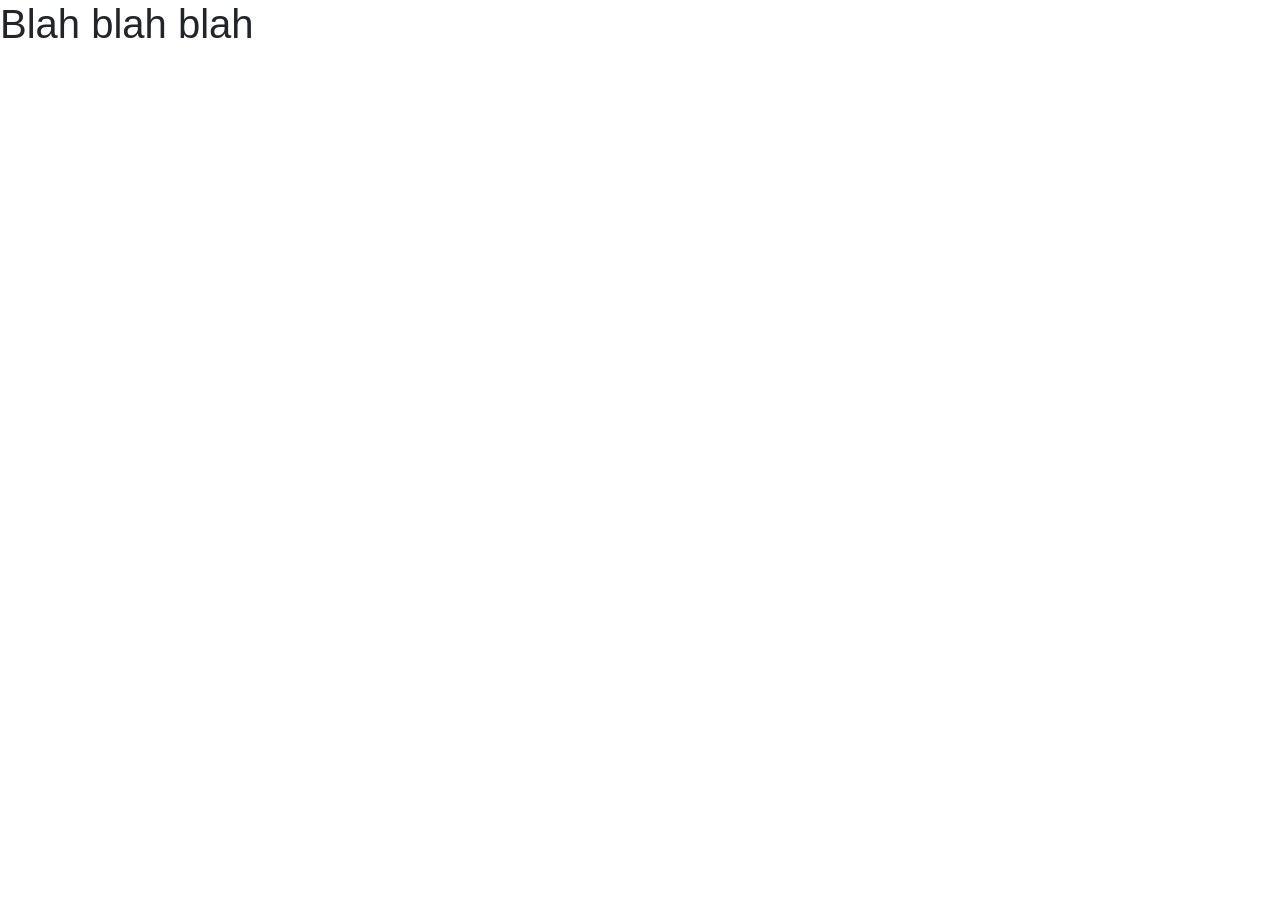
==== personal-website.html @ 0d40a5a1 "setting up js and css connection" ====
<!doctype html>
<html lang="en">
  <head>
    <meta charset="UTF-8" />
    <meta name="viewport" content="width=device-width, initial-scale=1.0" />
    <title>Mateo Posada - Personal Website</title>

    <!-- Bootstrap CSS -->
    <link
      rel="stylesheet"
      href="https://cdn.jsdelivr.net/npm/bootstrap@5.0.2/dist/css/bootstrap.min.css"
    />

    <!-- Bootstrap JS -->
    <script src="https://cdn.jsdelivr.net/npm/bootstrap@5.0.2/dist/js/bootstrap.bundle.min.js"></script>

    <!-- Custom CSS -->
    <link rel="stylesheet" href="css/personal-website.css" />

    <!-- Custom JS -->
    <script src="js/personal-website.js"></script>

    <!-- JQuery -->
    <script src="https://code.jquery.com/jquery-3.7.1.min.js"></script>

    <!-- Main code -->
  </head>
  <body>
    <h1>Blah blah blah</h1>
  </body>
</html>
---- css/personal-website.css ----
body {
  font-family: Arial, Helvetica, sans-serif;
}
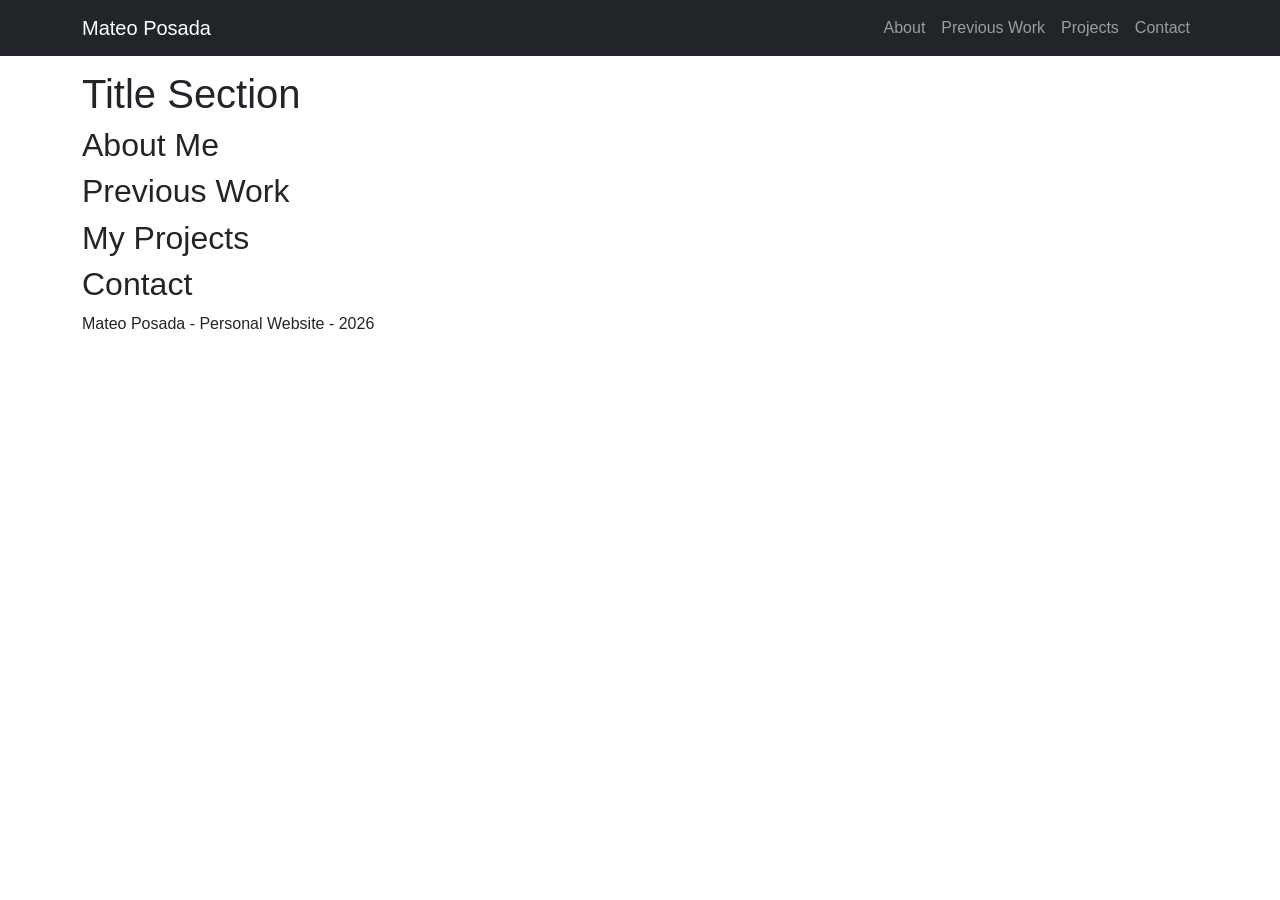
==== commit e3cdbe21: "Added bootstrap navbar and page section structure" ====
--- a/personal-website.html
+++ b/personal-website.html
@@ -26,6 +26,71 @@
     <!-- Main code -->
   </head>
   <body>
-    <h1>Blah blah blah</h1>
+    <!-- Navbar for different sections on the page -->
+    <nav class="navbar navbar-expand-lg navbar-dark bg-dark fixed-top">
+      <div class="container">
+        <a class="navbar-brand" href="#home">Mateo Posada</a>
+        <button
+          class="navbar-toggler"
+          type="button"
+          data-bs-toggle="collapse"
+          data-bs-target="#navbarNav"
+        >
+          <span class="navbar-toggle-icon"></span>
+        </button>
+        <div class="collapse navbar-collapse" id="navbarNav">
+          <ul class="navbar-nav ms-auto">
+            <li class="nav-item">
+              <a class="nav-link" href="#about">About</a>
+            </li>
+            <li class="nav-item">
+              <a class="nav-link" href="#work">Previous Work</a>
+            </li>
+            <li class="nav-item">
+              <a class="nav-link" href="#projects">Projects</a>
+            </li>
+            <li class="nav-item">
+              <a class="nav-link" href="#contact">Contact</a>
+            </li>
+          </ul>
+        </div>
+      </div>
+    </nav>
+    <!-- Home/Title section -->
+    <section id="home">
+      <div class="container">
+        <h1>Title Section</h1>
+      </div>
+    </section>
+    <!-- About section -->
+    <section id="about">
+      <div class="container">
+        <h2>About Me</h2>
+      </div>
+    </section>
+    <!-- Previous work section -->
+    <section id="work">
+      <div class="container">
+        <h2>Previous Work</h2>
+      </div>
+    </section>
+    <!-- Projects section -->
+    <section id="projects">
+      <div class="container">
+        <h2>My Projects</h2>
+      </div>
+    </section>
+    <!-- Contact section -->
+    <section id="contact">
+      <div class="container">
+        <h2>Contact</h2>
+      </div>
+    </section>
+    <!-- Footer section -->
+    <footer>
+      <div class="container">
+        <p>Mateo Posada - Personal Website - 2026</p>
+      </div>
+    </footer>
   </body>
 </html>
--- a/css/personal-website.css
+++ b/css/personal-website.css
@@ -1,3 +1,7 @@
 body {
   font-family: Arial, Helvetica, sans-serif;
 }
+
+body {
+  padding-top: 70px;
+}
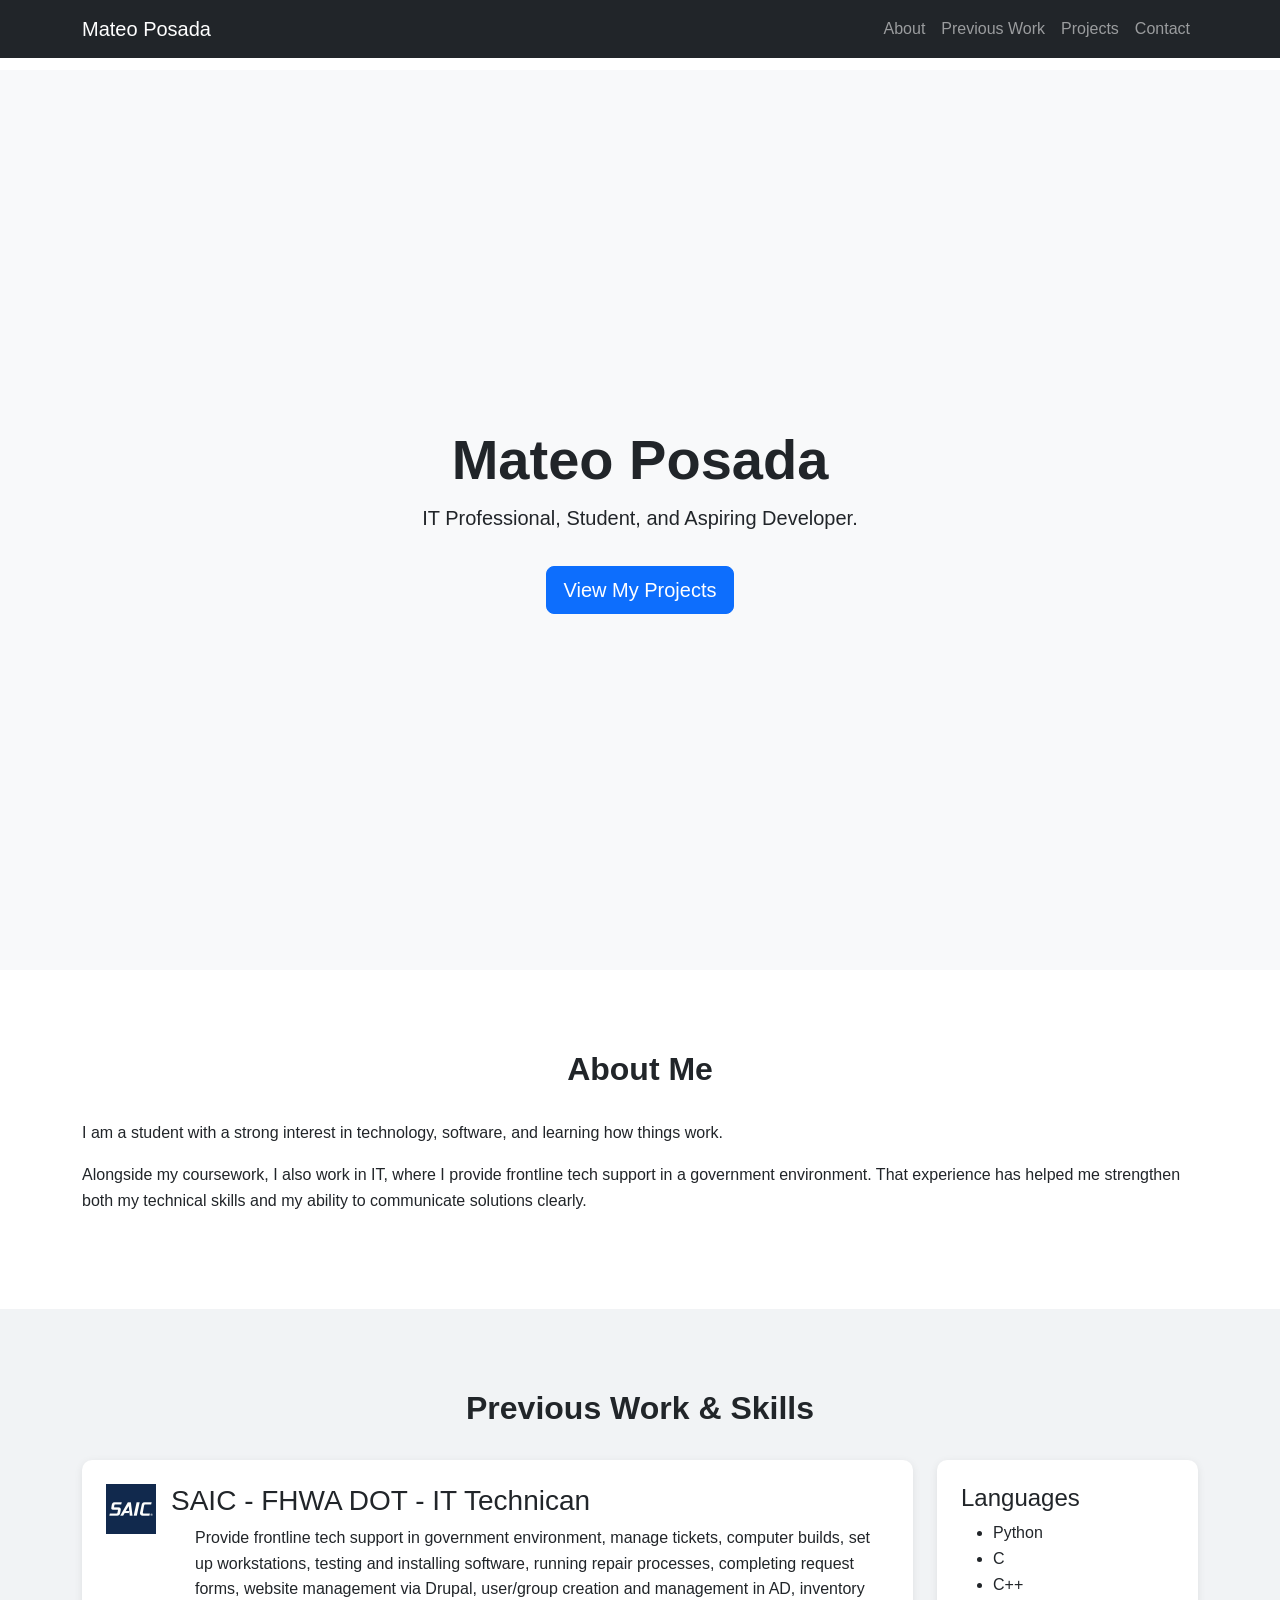
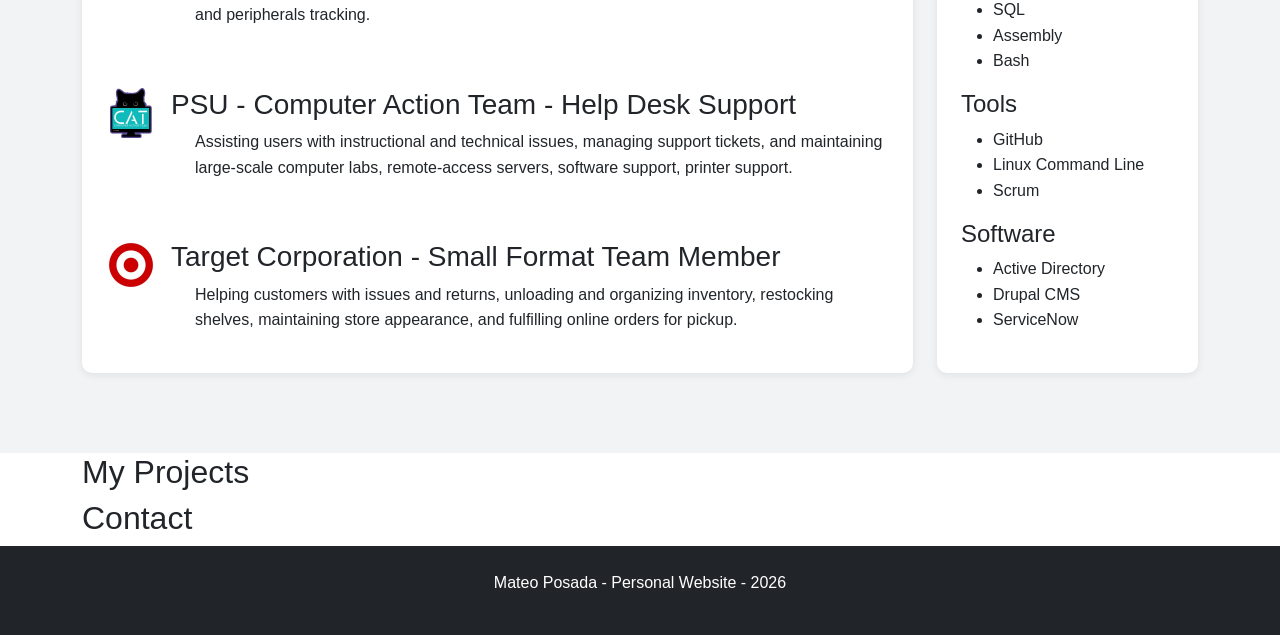
==== commit a31b4c62: "Filled out Home, About Me, and Previous Work & Skills sections" ====
--- a/personal-website.html
+++ b/personal-website.html
@@ -17,11 +17,11 @@
     <!-- Custom CSS -->
     <link rel="stylesheet" href="css/personal-website.css" />
 
+    <!-- JQuery -->
+    <script src="https://code.jquery.com/jquery-3.7.1.min.js"></script>
+
     <!-- Custom JS -->
     <script src="js/personal-website.js"></script>
-
-    <!-- JQuery -->
-    <script src="https://code.jquery.com/jquery-3.7.1.min.js"></script>
 
     <!-- Main code -->
   </head>
@@ -36,7 +36,7 @@
           data-bs-toggle="collapse"
           data-bs-target="#navbarNav"
         >
-          <span class="navbar-toggle-icon"></span>
+          <span class="navbar-toggler-icon"></span>
         </button>
         <div class="collapse navbar-collapse" id="navbarNav">
           <ul class="navbar-nav ms-auto">
@@ -57,21 +57,128 @@
       </div>
     </nav>
     <!-- Home/Title section -->
-    <section id="home">
-      <div class="container">
-        <h1>Title Section</h1>
+    <section id="home" class="home-section d-flex align-items-center">
+      <div class="container text-center">
+        <h1 class="display-4 fw-bold">Mateo Posada</h1>
+        <p class="lead">IT Professional, Student, and Aspiring Developer.</p>
+        <a href="#projects" class="btn btn-primary btn-lg mt-3"
+          >View My Projects</a
+        >
       </div>
     </section>
     <!-- About section -->
-    <section id="about">
-      <div class="container">
-        <h2>About Me</h2>
+    <section id="about" class="section-padding">
+      <div class="container">
+        <h2 class="section-title">About Me</h2>
+        <p>
+          I am a student with a strong interest in technology, software, and
+          learning how things work.
+        </p>
+        <p>
+          Alongside my coursework, I also work in IT, where I provide frontline
+          tech support in a government environment. That experience has helped
+          me strengthen both my technical skills and my ability to communicate
+          solutions clearly.
+        </p>
       </div>
     </section>
     <!-- Previous work section -->
-    <section id="work">
-      <div class="container">
-        <h2>Previous Work</h2>
+    <section id="work" class="section-padding alt-section">
+      <div class="container">
+        <h2 class="section-title">Previous Work & Skills</h2>
+        <div class="row g-4">
+          <!-- Experience column -->
+          <div class="col-md-9">
+            <div class="info-box">
+              <!-- Job 1 -->
+              <div class="job-entry">
+                <img
+                  src="images/saicinc_logo.jpg"
+                  class="job-logo"
+                  alt="SAIC logo"
+                />
+                <div>
+                  <h3>SAIC - FHWA DOT - IT Technican</h3>
+                  <p class="ps-4">
+                    Provide frontline tech support in government environment,
+                    manage tickets, computer builds, set up workstations,
+                    testing and installing software, running repair processes,
+                    completing request forms, website management via Drupal,
+                    user/group creation and management in AD, inventory and
+                    peripherals tracking.
+                  </p>
+                </div>
+              </div>
+              <!-- Job 2 -->
+              <div class="job-entry mt-4">
+                <img
+                  src="images/cat_logo.jpg"
+                  class="job-logo"
+                  alt="Computer Action Team logo"
+                />
+                <div>
+                  <h3>PSU - Computer Action Team - Help Desk Support</h3>
+                  <p class="ps-4">
+                    Assisting users with instructional and technical issues,
+                    managing support tickets, and maintaining large-scale
+                    computer labs, remote-access servers, software support,
+                    printer support.
+                  </p>
+                </div>
+              </div>
+              <!-- Job 3 -->
+              <div class="job-entry mt-4">
+                <img
+                  src="images/target_logo.jpg"
+                  class="job-logo"
+                  alt="Target logo"
+                />
+                <div>
+                  <h3>Target Corporation - Small Format Team Member</h3>
+                  <p class="ps-4">
+                    Helping customers with issues and returns, unloading and
+                    organizing inventory, restocking shelves, maintaining store
+                    appearance, and fulfilling online orders for pickup.
+                  </p>
+                </div>
+              </div>
+            </div>
+          </div>
+          <!-- Skill column -->
+          <div class="col-md-3">
+            <div class="info-box skills-box">
+              <div class="skill-group">
+                <h4>Languages</h4>
+                <ul>
+                  <li>Python</li>
+                  <li>C</li>
+                  <li>C++</li>
+                  <li>SQL</li>
+                  <li>Assembly</li>
+                  <li>Bash</li>
+                </ul>
+              </div>
+
+              <div class="skill-group">
+                <h4>Tools</h4>
+                <ul>
+                  <li>GitHub</li>
+                  <li>Linux Command Line</li>
+                  <li>Scrum</li>
+                </ul>
+              </div>
+
+              <div class="skill-group">
+                <h4>Software</h4>
+                <ul>
+                  <li>Active Directory</li>
+                  <li>Drupal CMS</li>
+                  <li>ServiceNow</li>
+                </ul>
+              </div>
+            </div>
+          </div>
+        </div>
       </div>
     </section>
     <!-- Projects section -->
--- a/css/personal-website.css
+++ b/css/personal-website.css
@@ -1,7 +1,68 @@
 body {
   font-family: Arial, Helvetica, sans-serif;
+  line-height: 1.6;
+  padding-top: 70px;
 }
 
-body {
-  padding-top: 70px;
+.home-section {
+  min-height: 100vh;
+  display: flex;
+  align-items: center;
+  background-color: #f8f9fa;
+  text-align: center;
 }
+
+.section-padding {
+  padding: 5rem 0;
+}
+
+.section-title {
+  text-align: center;
+  margin-bottom: 2rem;
+  font-weight: bold;
+}
+
+.alt-section {
+  background-color: #f1f3f5;
+}
+
+.info-box {
+  background-color: white;
+  padding: 1.5rem;
+  border-radius: 10px;
+  box-shadow: 0 2px 8px rgba(0, 0, 0, 0.08);
+  height: 100%;
+
+  display: flex;
+  flex-direction: column;
+  justify-content: space-between;
+}
+
+footer {
+  text-align: center;
+  padding: 1.5rem 0;
+  background-color: #212529;
+  color: white;
+}
+
+@media (max-width: 768px) {
+  .home-section {
+    padding: 2rem 1rem;
+  }
+
+  .section-padding {
+    padding: 3.5rem 0;
+  }
+}
+
+.job-entry {
+  display: flex;
+  align-items: flex-start;
+  gap: 15px;
+}
+
+.job-logo {
+  width: 50px;
+  height: 50px;
+  object-fit: contain;
+}
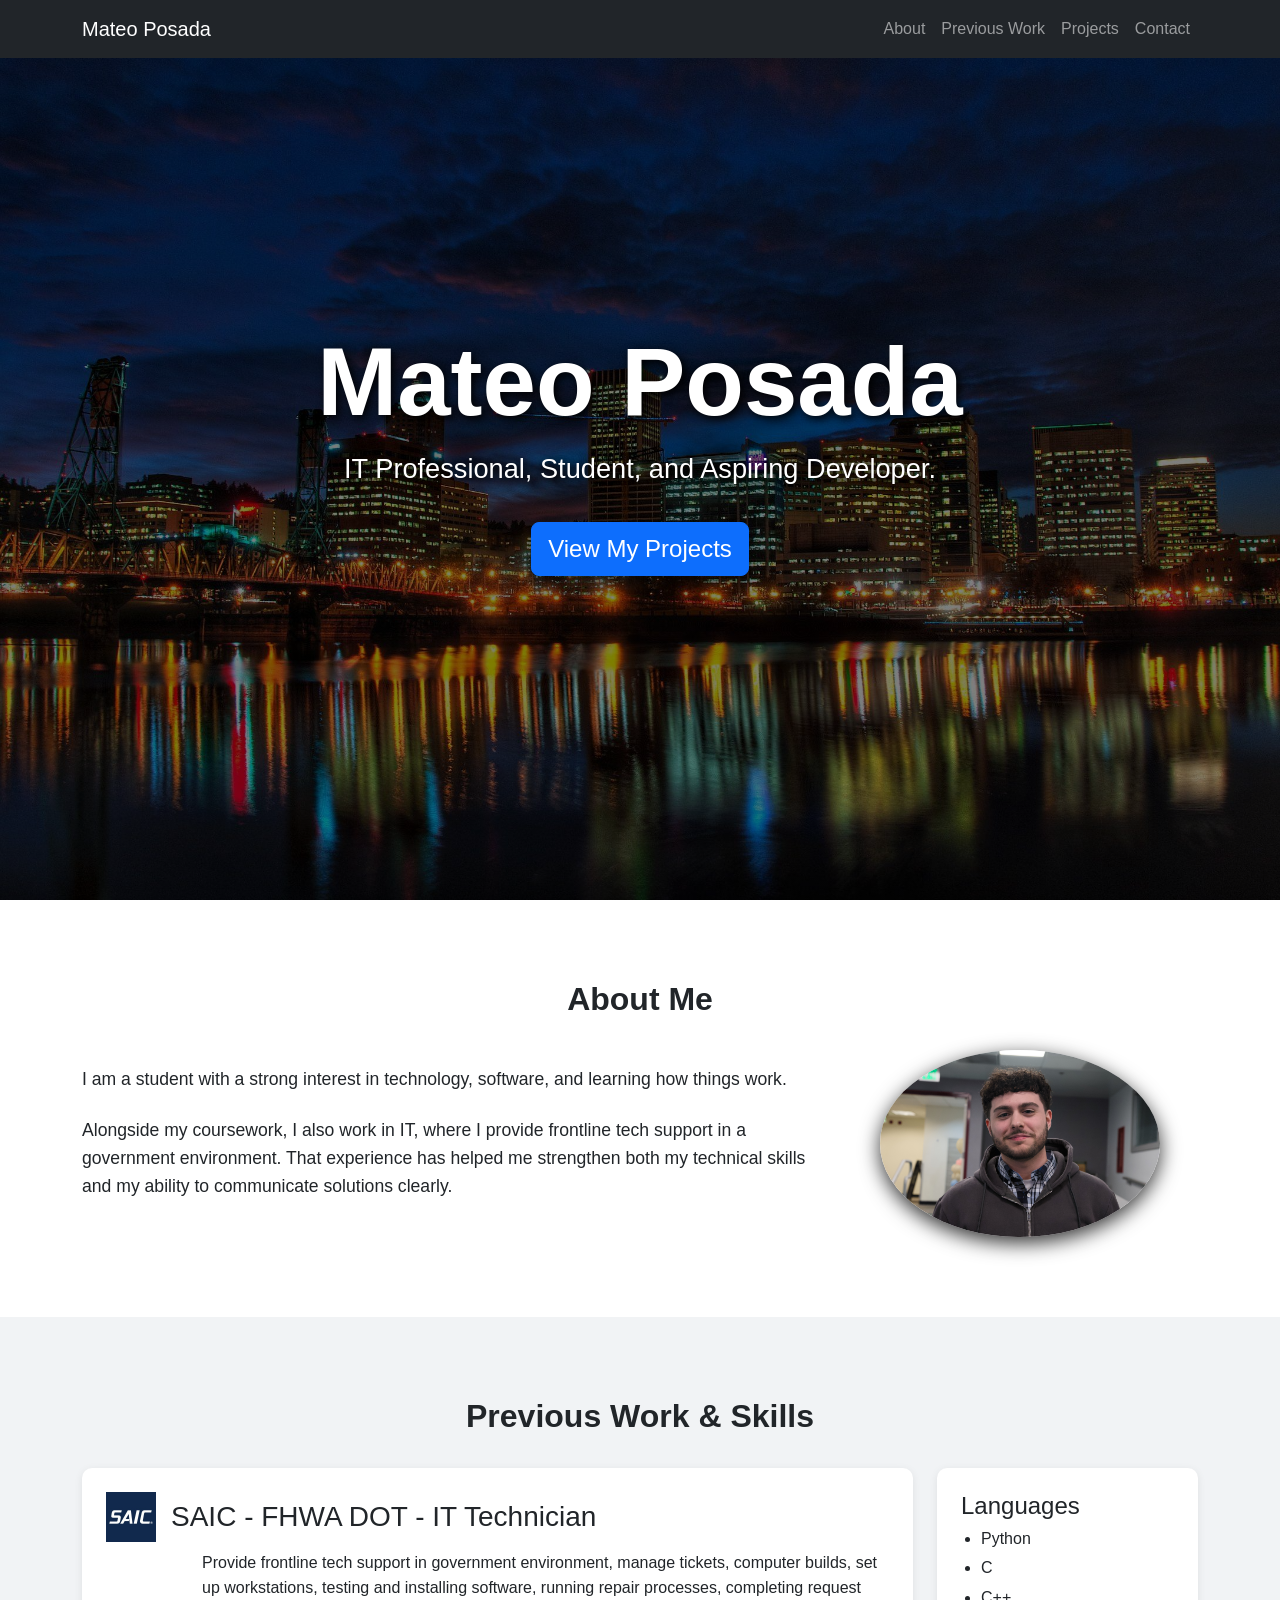
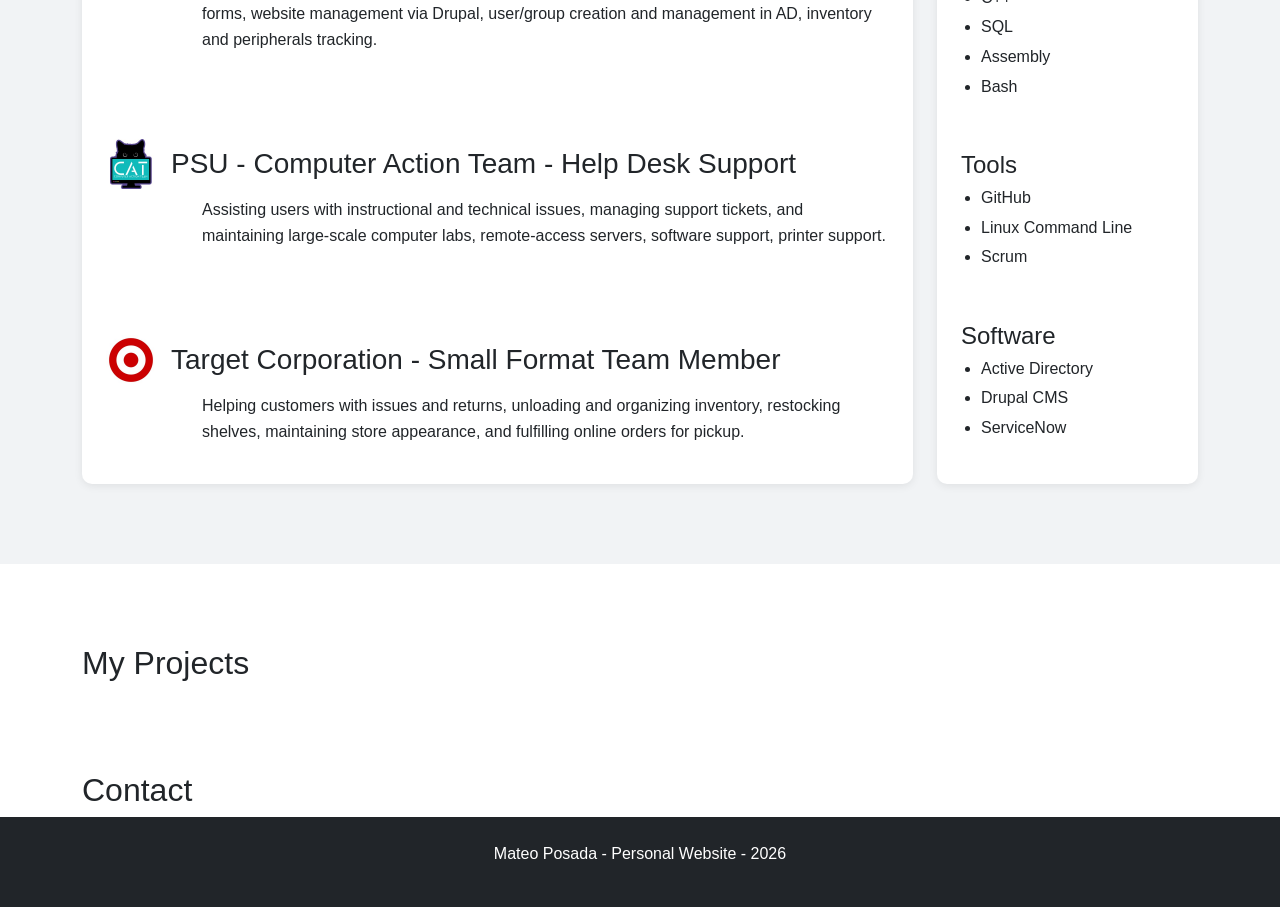
==== commit 0dee6a45: "Reformatted text and added photos" ====
--- a/personal-website.html
+++ b/personal-website.html
@@ -70,16 +70,29 @@
     <section id="about" class="section-padding">
       <div class="container">
         <h2 class="section-title">About Me</h2>
-        <p>
-          I am a student with a strong interest in technology, software, and
-          learning how things work.
-        </p>
-        <p>
-          Alongside my coursework, I also work in IT, where I provide frontline
-          tech support in a government environment. That experience has helped
-          me strengthen both my technical skills and my ability to communicate
-          solutions clearly.
-        </p>
+        <div class="row align-items-center">
+          <!-- Text column -->
+          <div class="col-md-8 about-text">
+            <p>
+              I am a student with a strong interest in technology, software, and
+              learning how things work.
+            </p>
+            <p>
+              Alongside my coursework, I also work in IT, where I provide
+              frontline tech support in a government environment. That
+              experience has helped me strengthen both my technical skills and
+              my ability to communicate solutions clearly.
+            </p>
+          </div>
+          <!-- Image column -->
+          <div class="col-md-4 text-center">
+            <img
+              src="images/personal_picture.jpg"
+              alt="Mateo Posada Picture"
+              class="about-photo"
+            />
+          </div>
+        </div>
       </div>
     </section>
     <!-- Previous work section -->
@@ -91,56 +104,56 @@
           <div class="col-md-9">
             <div class="info-box">
               <!-- Job 1 -->
-              <div class="job-entry">
-                <img
-                  src="images/saicinc_logo.jpg"
-                  class="job-logo"
-                  alt="SAIC logo"
-                />
-                <div>
-                  <h3>SAIC - FHWA DOT - IT Technican</h3>
-                  <p class="ps-4">
-                    Provide frontline tech support in government environment,
-                    manage tickets, computer builds, set up workstations,
-                    testing and installing software, running repair processes,
-                    completing request forms, website management via Drupal,
-                    user/group creation and management in AD, inventory and
-                    peripherals tracking.
-                  </p>
+              <div class="job-block">
+                <div class="job-header">
+                  <img
+                    src="images/saicinc_logo.jpg"
+                    class="job-logo"
+                    alt="SAIC logo"
+                  />
+                  <h3>SAIC - FHWA DOT - IT Technician</h3>
                 </div>
+                <p class="job-description">
+                  Provide frontline tech support in government environment,
+                  manage tickets, computer builds, set up workstations, testing
+                  and installing software, running repair processes, completing
+                  request forms, website management via Drupal, user/group
+                  creation and management in AD, inventory and peripherals
+                  tracking.
+                </p>
               </div>
               <!-- Job 2 -->
-              <div class="job-entry mt-4">
-                <img
-                  src="images/cat_logo.jpg"
-                  class="job-logo"
-                  alt="Computer Action Team logo"
-                />
-                <div>
+              <div class="job-block">
+                <div class="job-header">
+                  <img
+                    src="images/cat_logo.jpg"
+                    class="job-logo"
+                    alt="Computer Action Team logo"
+                  />
                   <h3>PSU - Computer Action Team - Help Desk Support</h3>
-                  <p class="ps-4">
-                    Assisting users with instructional and technical issues,
-                    managing support tickets, and maintaining large-scale
-                    computer labs, remote-access servers, software support,
-                    printer support.
-                  </p>
                 </div>
+                <p class="job-description">
+                  Assisting users with instructional and technical issues,
+                  managing support tickets, and maintaining large-scale computer
+                  labs, remote-access servers, software support, printer
+                  support.
+                </p>
               </div>
               <!-- Job 3 -->
-              <div class="job-entry mt-4">
-                <img
-                  src="images/target_logo.jpg"
-                  class="job-logo"
-                  alt="Target logo"
-                />
-                <div>
+              <div class="job-block">
+                <div class="job-header">
+                  <img
+                    src="images/target_logo.jpg"
+                    class="job-logo"
+                    alt="Target logo"
+                  />
                   <h3>Target Corporation - Small Format Team Member</h3>
-                  <p class="ps-4">
-                    Helping customers with issues and returns, unloading and
-                    organizing inventory, restocking shelves, maintaining store
-                    appearance, and fulfilling online orders for pickup.
-                  </p>
                 </div>
+                <p class="job-description">
+                  Helping customers with issues and returns, unloading and
+                  organizing inventory, restocking shelves, maintaining store
+                  appearance, and fulfilling online orders for pickup.
+                </p>
               </div>
             </div>
           </div>
@@ -182,7 +195,7 @@
       </div>
     </section>
     <!-- Projects section -->
-    <section id="projects">
+    <section id="projects" class="section-padding">
       <div class="container">
         <h2>My Projects</h2>
       </div>
--- a/css/personal-website.css
+++ b/css/personal-website.css
@@ -1,15 +1,47 @@
 body {
   font-family: Arial, Helvetica, sans-serif;
   line-height: 1.6;
-  padding-top: 70px;
+  margin: 0;
+  padding-top: 0;
 }
 
 .home-section {
   min-height: 100vh;
   display: flex;
   align-items: center;
-  background-color: #f8f9fa;
   text-align: center;
+  background-image:
+    linear-gradient(rgba(0, 0, 0, 0.5), rgba(0, 0, 0, 0.5)),
+    url("../images/PDX_Wallpaper.jpg");
+
+  background-size: cover;
+  background-position: center;
+  background-repeat: no-repeat;
+  color: white;
+  margin-top: 0;
+}
+
+.home-section h1 {
+  font-size: 6rem;
+  text-shadow: 3px 3px 10px rgba(0, 0, 0, 1);
+}
+
+.home-section p {
+  font-size: 1.7rem;
+  text-shadow:
+    2px 2px 6px rgba(0, 0, 0, 0.9),
+    0 0 18px rgba(0, 0, 0, 0.9);
+}
+
+.home-section .btn {
+  font-size: 1.5rem;
+  box-shadow: 0 4px 12px rgba(0, 0, 0, 0.5);
+  transition: all 0.2s ease;
+}
+
+.home-section .btn:hover {
+  transform: translateY(-2px);
+  box-shadow: 0 6px 16px rgba(0, 0, 0, 0.6);
 }
 
 .section-padding {
@@ -36,6 +68,7 @@
   display: flex;
   flex-direction: column;
   justify-content: space-between;
+  gap: 2rem;
 }
 
 footer {
@@ -57,12 +90,77 @@
 
 .job-entry {
   display: flex;
-  align-items: flex-start;
+  align-items: center;
   gap: 15px;
+}
+
+.job-entry h3 {
+  margin-top: 15px;
+}
+
+.job-entry p {
+  margin-top: 5px;
+  margin-bottom: 0;
+}
+
+.job-block {
+  display: flex;
+  flex-direction: column;
+}
+
+.job-header {
+  display: flex;
+  align-items: center;
+  gap: 15px;
+}
+
+.job-header h3 {
+  margin: 0;
+}
+
+.job-description {
+  margin-top: 0.5rem;
+  margin-left: 6rem;
 }
 
 .job-logo {
   width: 50px;
   height: 50px;
   object-fit: contain;
+  flex-shrink: 0;
 }
+
+.skills-box {
+  display: flex;
+  flex-direction: column;
+  justify-content: space-evenly;
+}
+
+.skill-group h4 {
+  margin-bottom: 5px;
+}
+
+.skill-group ul {
+  padding-left: 20px;
+  margin-bottom: 20px;
+}
+
+.skill-group li {
+  margin-bottom: 4px;
+}
+
+.about-photo {
+  width: 280px;
+  border-radius: 50%;
+  box-shadow: 0 6px 20px rgba(0, 0, 0, 0.8);
+}
+
+.about-text {
+  max-width: 950px;
+  padding-right: 20px;
+  font-size: 1.1rem;
+}
+
+.about-text p {
+  margin-bottom: 1.4rem;
+}
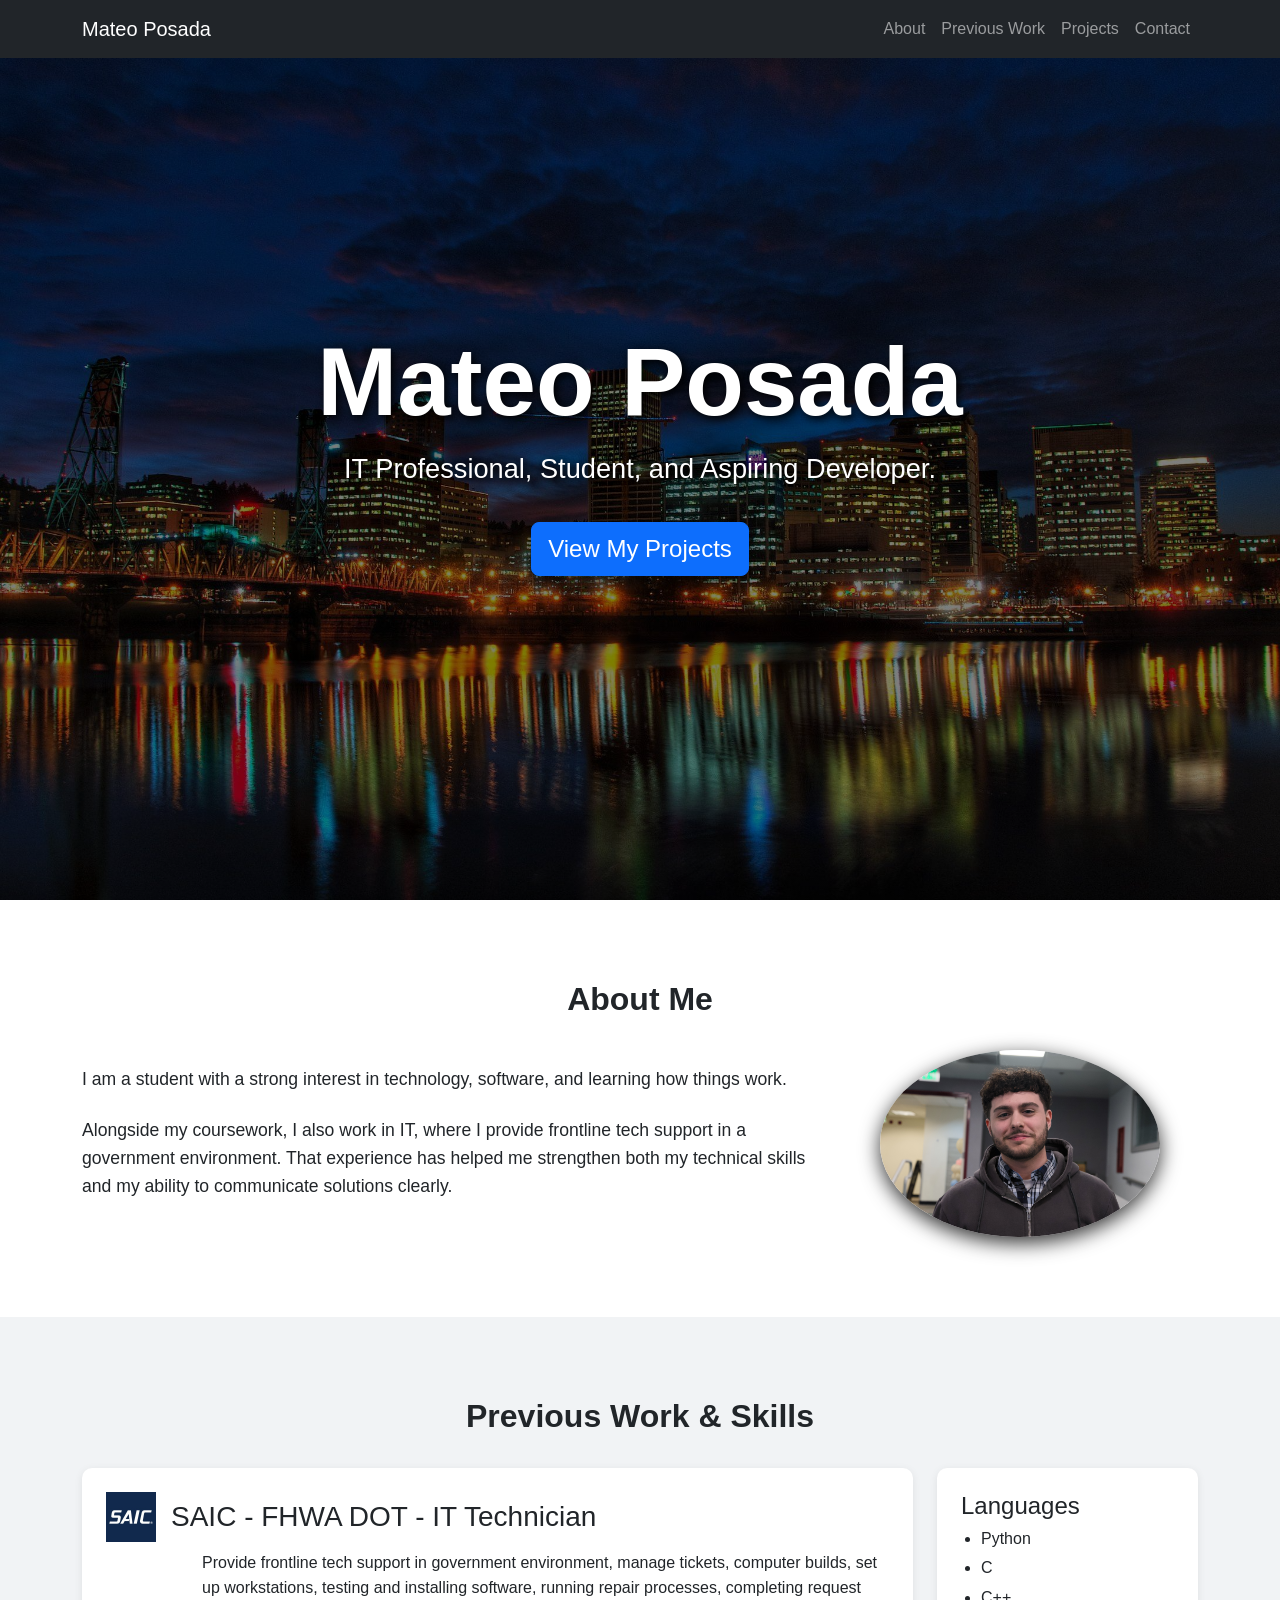
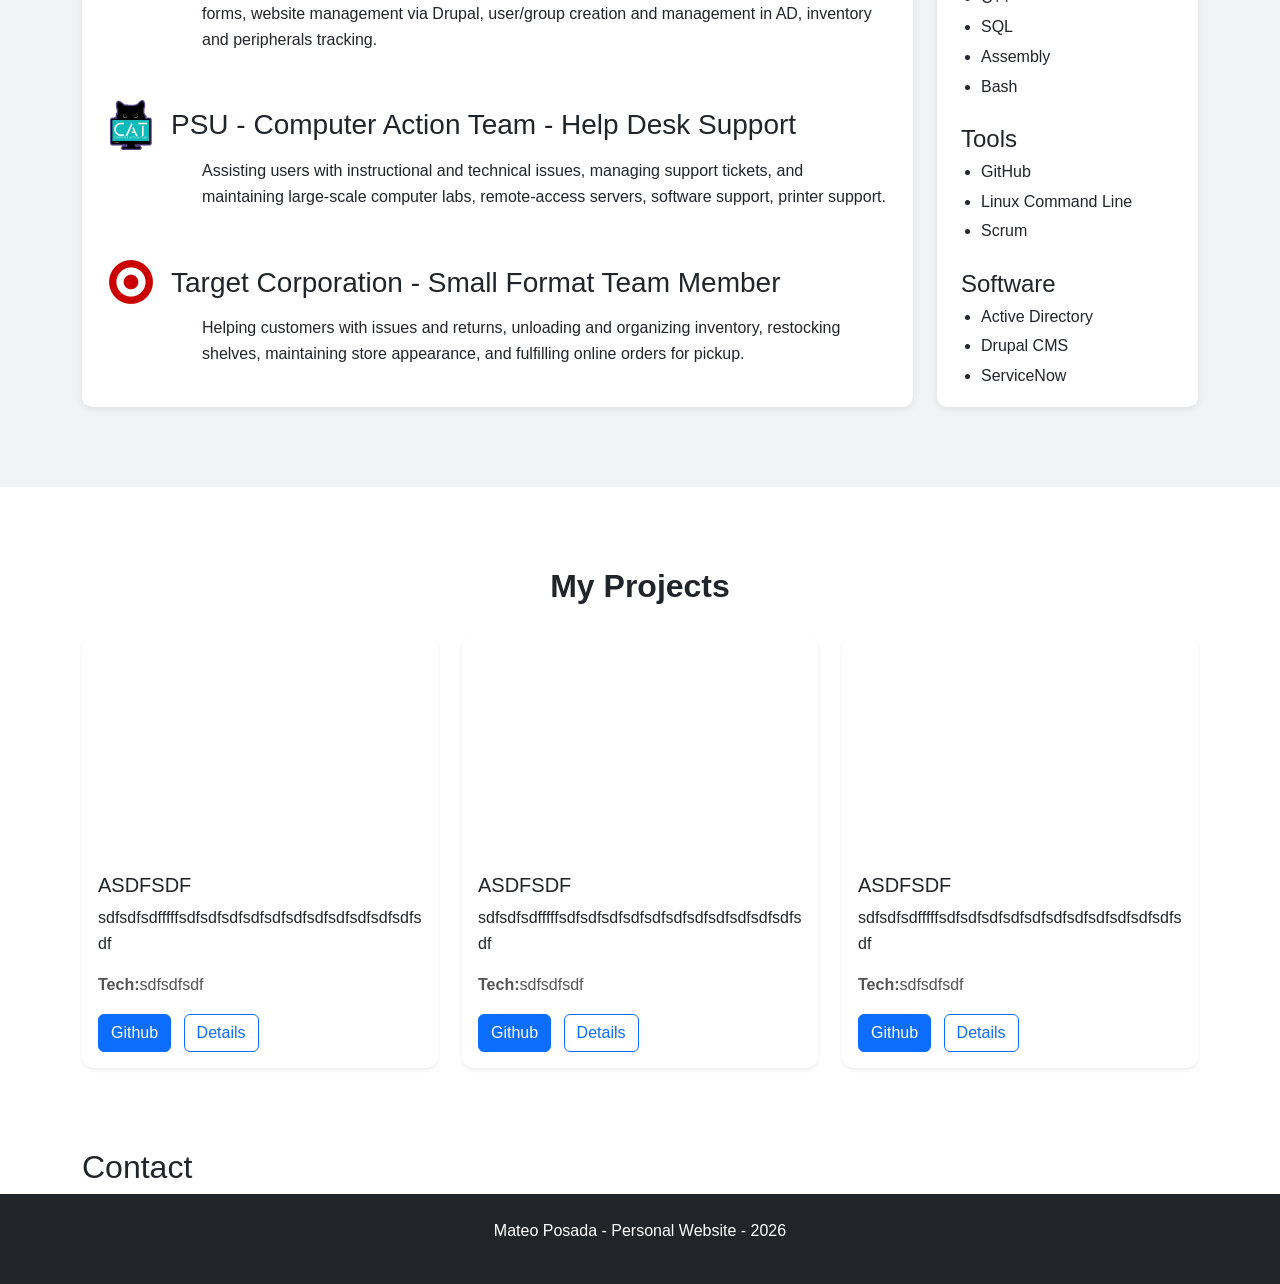
==== commit 34779432: "Created place holder bootstrap cards for projects" ====
--- a/personal-website.html
+++ b/personal-website.html
@@ -197,7 +197,60 @@
     <!-- Projects section -->
     <section id="projects" class="section-padding">
       <div class="container">
-        <h2>My Projects</h2>
+        <h2 class="section-title">My Projects</h2>
+        <div class="row g-4">
+          <!-- Project 1 -->
+          <div class="col-md-4">
+            <div class="card project-card h-100 shadow-sm">
+              <img src="" class="" alt="" />
+              <div class="card-body d-flex flex-column">
+                <h5 class="card-title">ASDFSDF</h5>
+                <p class="card-text">
+                  sdfsdfsdfffffsdfsdfsdfsdfsdfsdfsdfsdfsdfsdfsdfsdf
+                </p>
+                <p class="project-tech"><strong>Tech:</strong>sdfsdfsdf</p>
+                <div class="mt-auto">
+                  <a href="#" class="btn btn-primary me-2">Github</a>
+                  <a href="#" class="btn btn-outline-primary">Details</a>
+                </div>
+              </div>
+            </div>
+          </div>
+          <!-- Project 2 -->
+          <div class="col-md-4">
+            <div class="card project-card h-100 shadow-sm">
+              <img src="" class="" alt="" />
+              <div class="card-body d-flex flex-column">
+                <h5 class="card-title">ASDFSDF</h5>
+                <p class="card-text">
+                  sdfsdfsdfffffsdfsdfsdfsdfsdfsdfsdfsdfsdfsdfsdfsdf
+                </p>
+                <p class="project-tech"><strong>Tech:</strong>sdfsdfsdf</p>
+                <div class="mt-auto">
+                  <a href="#" class="btn btn-primary me-2">Github</a>
+                  <a href="#" class="btn btn-outline-primary">Details</a>
+                </div>
+              </div>
+            </div>
+          </div>
+          <!-- Project 3 -->
+          <div class="col-md-4">
+            <div class="card project-card h-100 shadow-sm">
+              <img src="" class="" alt="" />
+              <div class="card-body d-flex flex-column">
+                <h5 class="card-title">ASDFSDF</h5>
+                <p class="card-text">
+                  sdfsdfsdfffffsdfsdfsdfsdfsdfsdfsdfsdfsdfsdfsdfsdf
+                </p>
+                <p class="project-tech"><strong>Tech:</strong>sdfsdfsdf</p>
+                <div class="mt-auto">
+                  <a href="#" class="btn btn-primary me-2">Github</a>
+                  <a href="#" class="btn btn-outline-primary">Details</a>
+                </div>
+              </div>
+            </div>
+          </div>
+        </div>
       </div>
     </section>
     <!-- Contact section -->
--- a/css/personal-website.css
+++ b/css/personal-website.css
@@ -142,7 +142,7 @@
 
 .skill-group ul {
   padding-left: 20px;
-  margin-bottom: 20px;
+  margin-bottom: -10px;
 }
 
 .skill-group li {
@@ -164,3 +164,27 @@
 .about-text p {
   margin-bottom: 1.4rem;
 }
+
+.project-card {
+  border: none;
+  border-radius: 12px;
+  overflow: hidden;
+  transition:
+    transform 0.2s ease,
+    box-shadow 0.2s ease;
+}
+
+.project-card:hover {
+  transform: translateY(-6px);
+  box-shadow: 0 8px 20px rgba(0, 0, 0, 0.15);
+}
+
+.project-card img {
+  height: 220px;
+  object-fit: cover;
+}
+
+.project-tech {
+  margin-bottom: 1rem;
+  color: #555;
+}
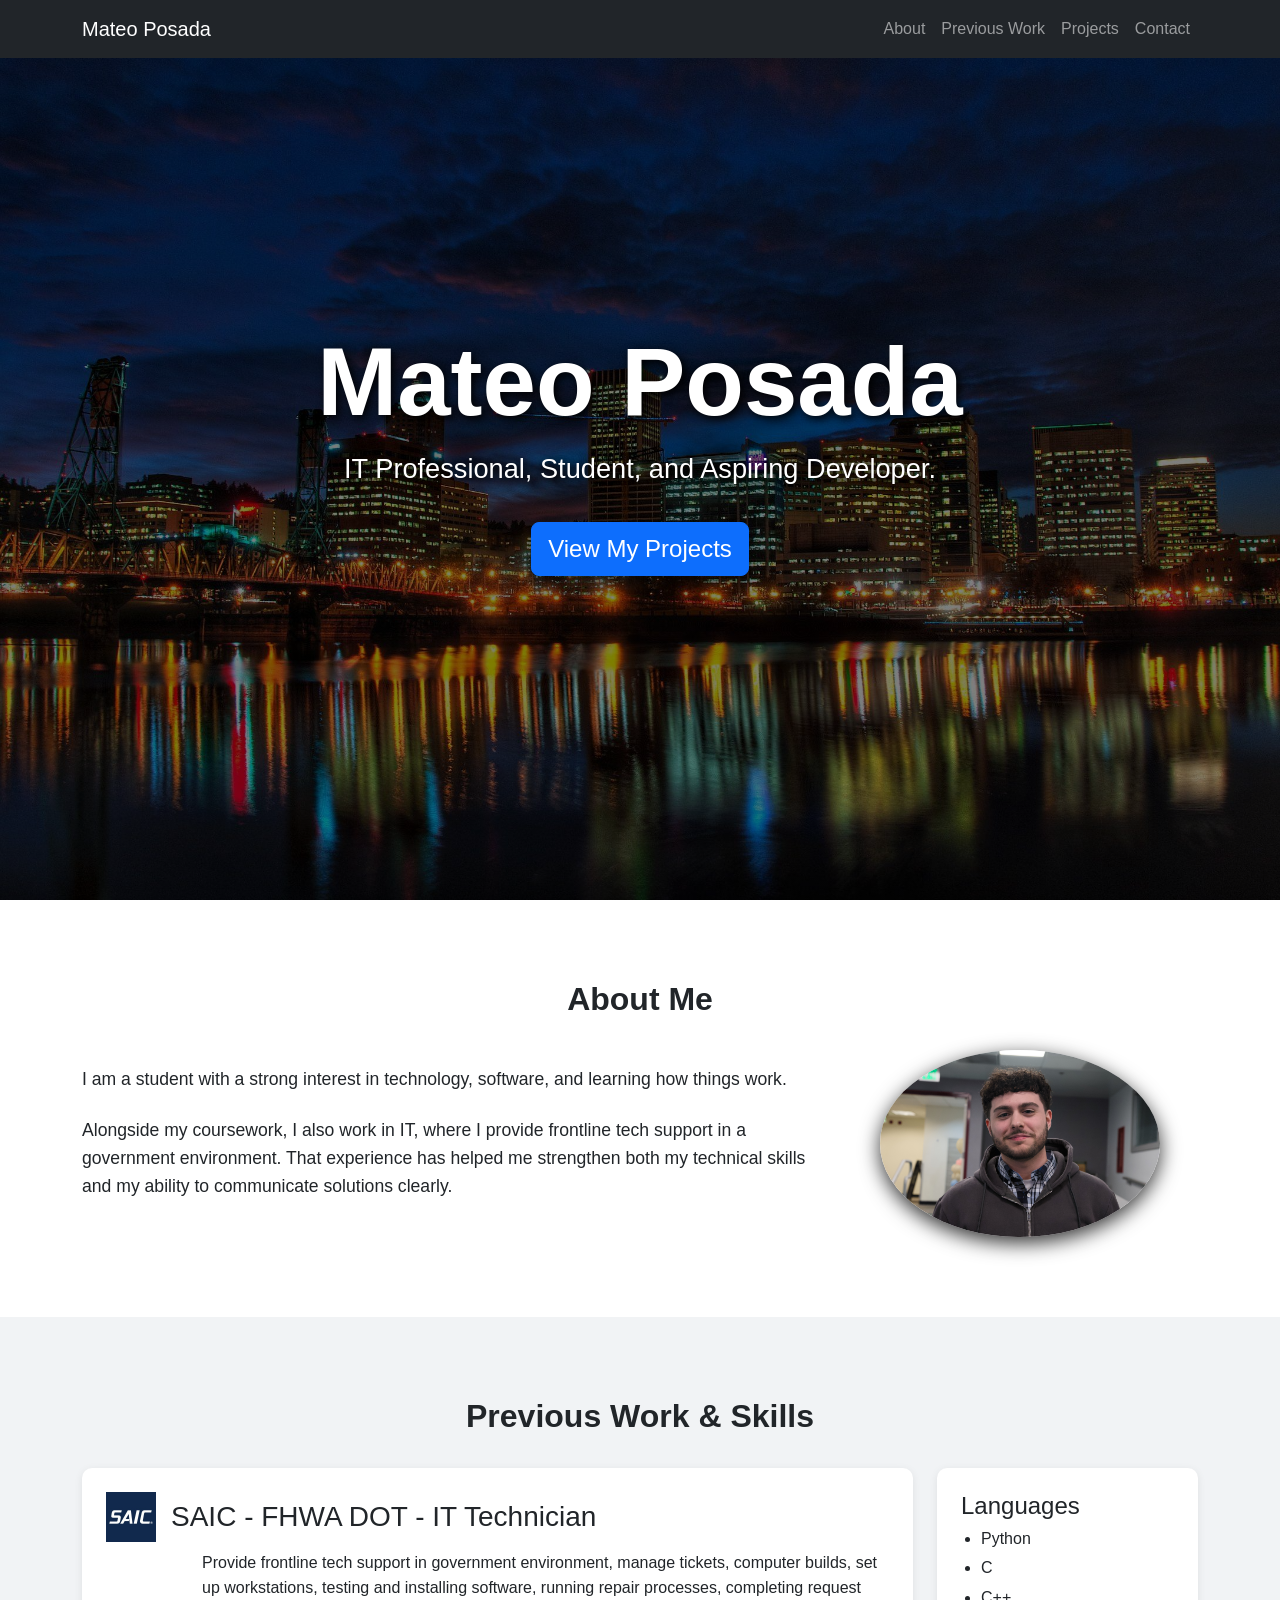
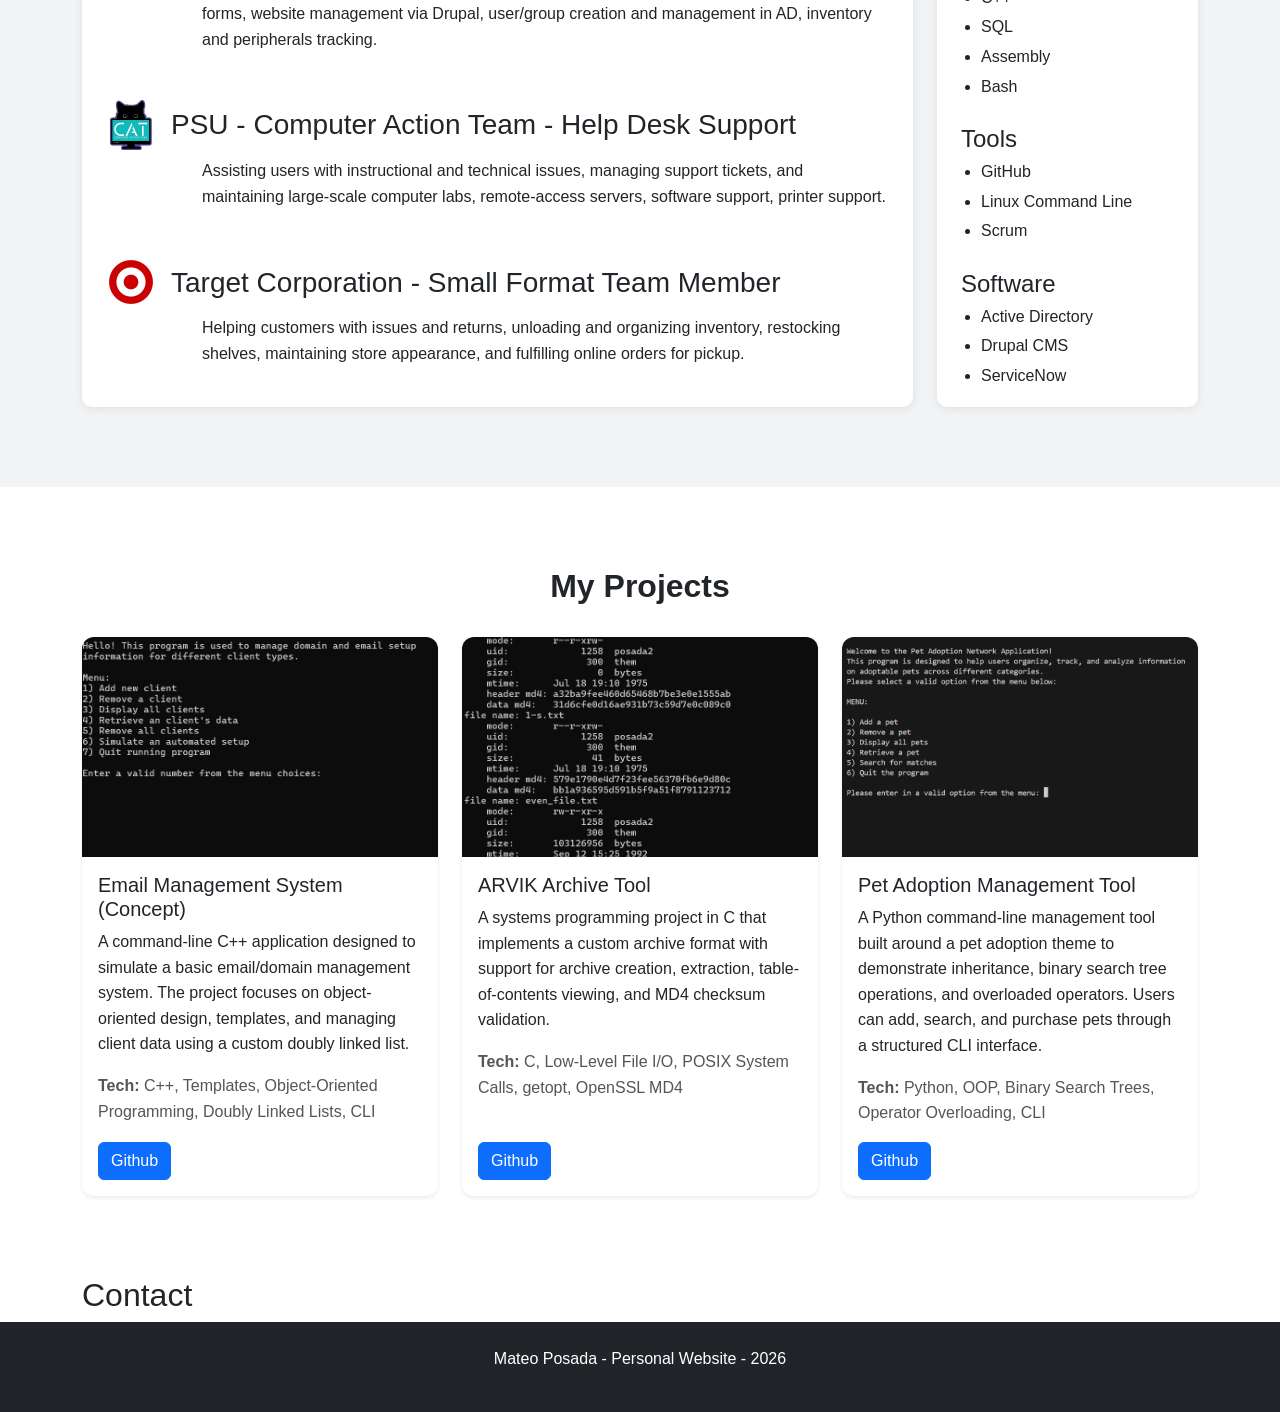
==== commit f45fe27d: "Update to Projects Section Content" ====
--- a/personal-website.html
+++ b/personal-website.html
@@ -202,16 +202,29 @@
           <!-- Project 1 -->
           <div class="col-md-4">
             <div class="card project-card h-100 shadow-sm">
-              <img src="" class="" alt="" />
+              <img
+                src="images/Screenshot 2026-03-15 212841.png"
+                class="card-img-top"
+                alt="Email Management System Screenshot"
+              />
               <div class="card-body d-flex flex-column">
-                <h5 class="card-title">ASDFSDF</h5>
+                <h5 class="card-title">Email Management System (Concept)</h5>
                 <p class="card-text">
-                  sdfsdfsdfffffsdfsdfsdfsdfsdfsdfsdfsdfsdfsdfsdfsdf
-                </p>
-                <p class="project-tech"><strong>Tech:</strong>sdfsdfsdf</p>
+                  A command-line C++ application designed to simulate a basic
+                  email/domain management system. The project focuses on
+                  object-oriented design, templates, and managing client data
+                  using a custom doubly linked list.
+                </p>
+                <p class="project-tech">
+                  <strong>Tech:</strong> C++, Templates, Object-Oriented
+                  Programming, Doubly Linked Lists, CLI
+                </p>
                 <div class="mt-auto">
-                  <a href="#" class="btn btn-primary me-2">Github</a>
-                  <a href="#" class="btn btn-outline-primary">Details</a>
+                  <a
+                    href="https://github.com/Posadadev/CS302-Class-Template-Project"
+                    class="btn btn-primary me-2"
+                    >Github</a
+                  >
                 </div>
               </div>
             </div>
@@ -219,16 +232,28 @@
           <!-- Project 2 -->
           <div class="col-md-4">
             <div class="card project-card h-100 shadow-sm">
-              <img src="" class="" alt="" />
+              <img
+                src="images/Screenshot 2026-03-15 213507.png"
+                class="card-img-top"
+                alt="ARVIK Archive Tool Screenshot"
+              />
               <div class="card-body d-flex flex-column">
-                <h5 class="card-title">ASDFSDF</h5>
+                <h5 class="card-title">ARVIK Archive Tool</h5>
                 <p class="card-text">
-                  sdfsdfsdfffffsdfsdfsdfsdfsdfsdfsdfsdfsdfsdfsdfsdf
-                </p>
-                <p class="project-tech"><strong>Tech:</strong>sdfsdfsdf</p>
+                  A systems programming project in C that implements a custom
+                  archive format with support for archive creation, extraction,
+                  table-of-contents viewing, and MD4 checksum validation.
+                </p>
+                <p class="project-tech">
+                  <strong>Tech:</strong> C, Low-Level File I/O, POSIX System
+                  Calls, getopt, OpenSSL MD4
+                </p>
                 <div class="mt-auto">
-                  <a href="#" class="btn btn-primary me-2">Github</a>
-                  <a href="#" class="btn btn-outline-primary">Details</a>
+                  <a
+                    href="https://github.com/Posadadev/Arvik-Archive-C"
+                    class="btn btn-primary me-2"
+                    >Github</a
+                  >
                 </div>
               </div>
             </div>
@@ -236,16 +261,29 @@
           <!-- Project 3 -->
           <div class="col-md-4">
             <div class="card project-card h-100 shadow-sm">
-              <img src="" class="" alt="" />
+              <img
+                src="images/Screenshot 2026-03-15 213945.png"
+                class="card-img-top"
+                alt="Pet Adoption Management Tool Screenshot"
+              />
               <div class="card-body d-flex flex-column">
-                <h5 class="card-title">ASDFSDF</h5>
+                <h5 class="card-title">Pet Adoption Management Tool</h5>
                 <p class="card-text">
-                  sdfsdfsdfffffsdfsdfsdfsdfsdfsdfsdfsdfsdfsdfsdfsdf
-                </p>
-                <p class="project-tech"><strong>Tech:</strong>sdfsdfsdf</p>
+                  A Python command-line management tool built around a pet
+                  adoption theme to demonstrate inheritance, binary search tree
+                  operations, and overloaded operators. Users can add, search,
+                  and purchase pets through a structured CLI interface.
+                </p>
+                <p class="project-tech">
+                  <strong>Tech:</strong> Python, OOP, Binary Search Trees,
+                  Operator Overloading, CLI
+                </p>
                 <div class="mt-auto">
-                  <a href="#" class="btn btn-primary me-2">Github</a>
-                  <a href="#" class="btn btn-outline-primary">Details</a>
+                  <a
+                    href="https://github.com/Posadadev/CS302-PythonRecursion-Testing-Project"
+                    class="btn btn-primary me-2"
+                    >Github</a
+                  >
                 </div>
               </div>
             </div>
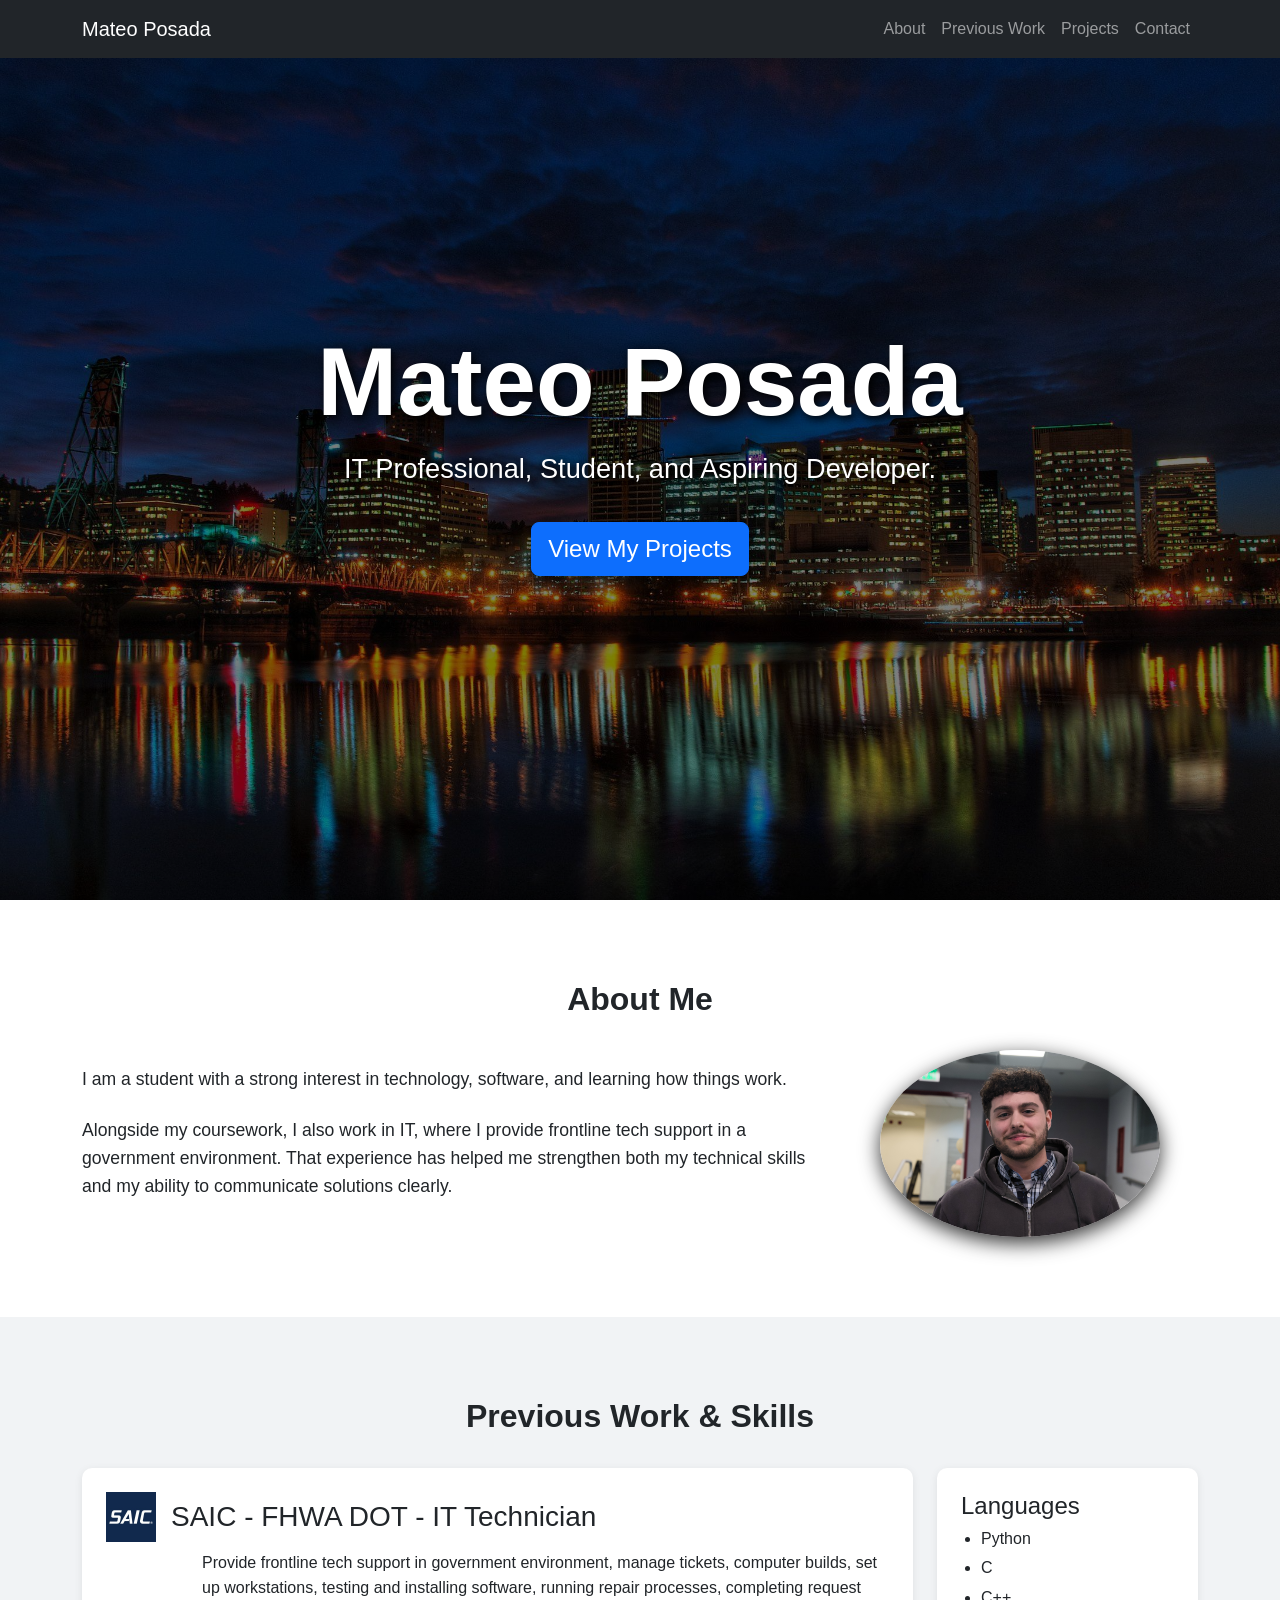
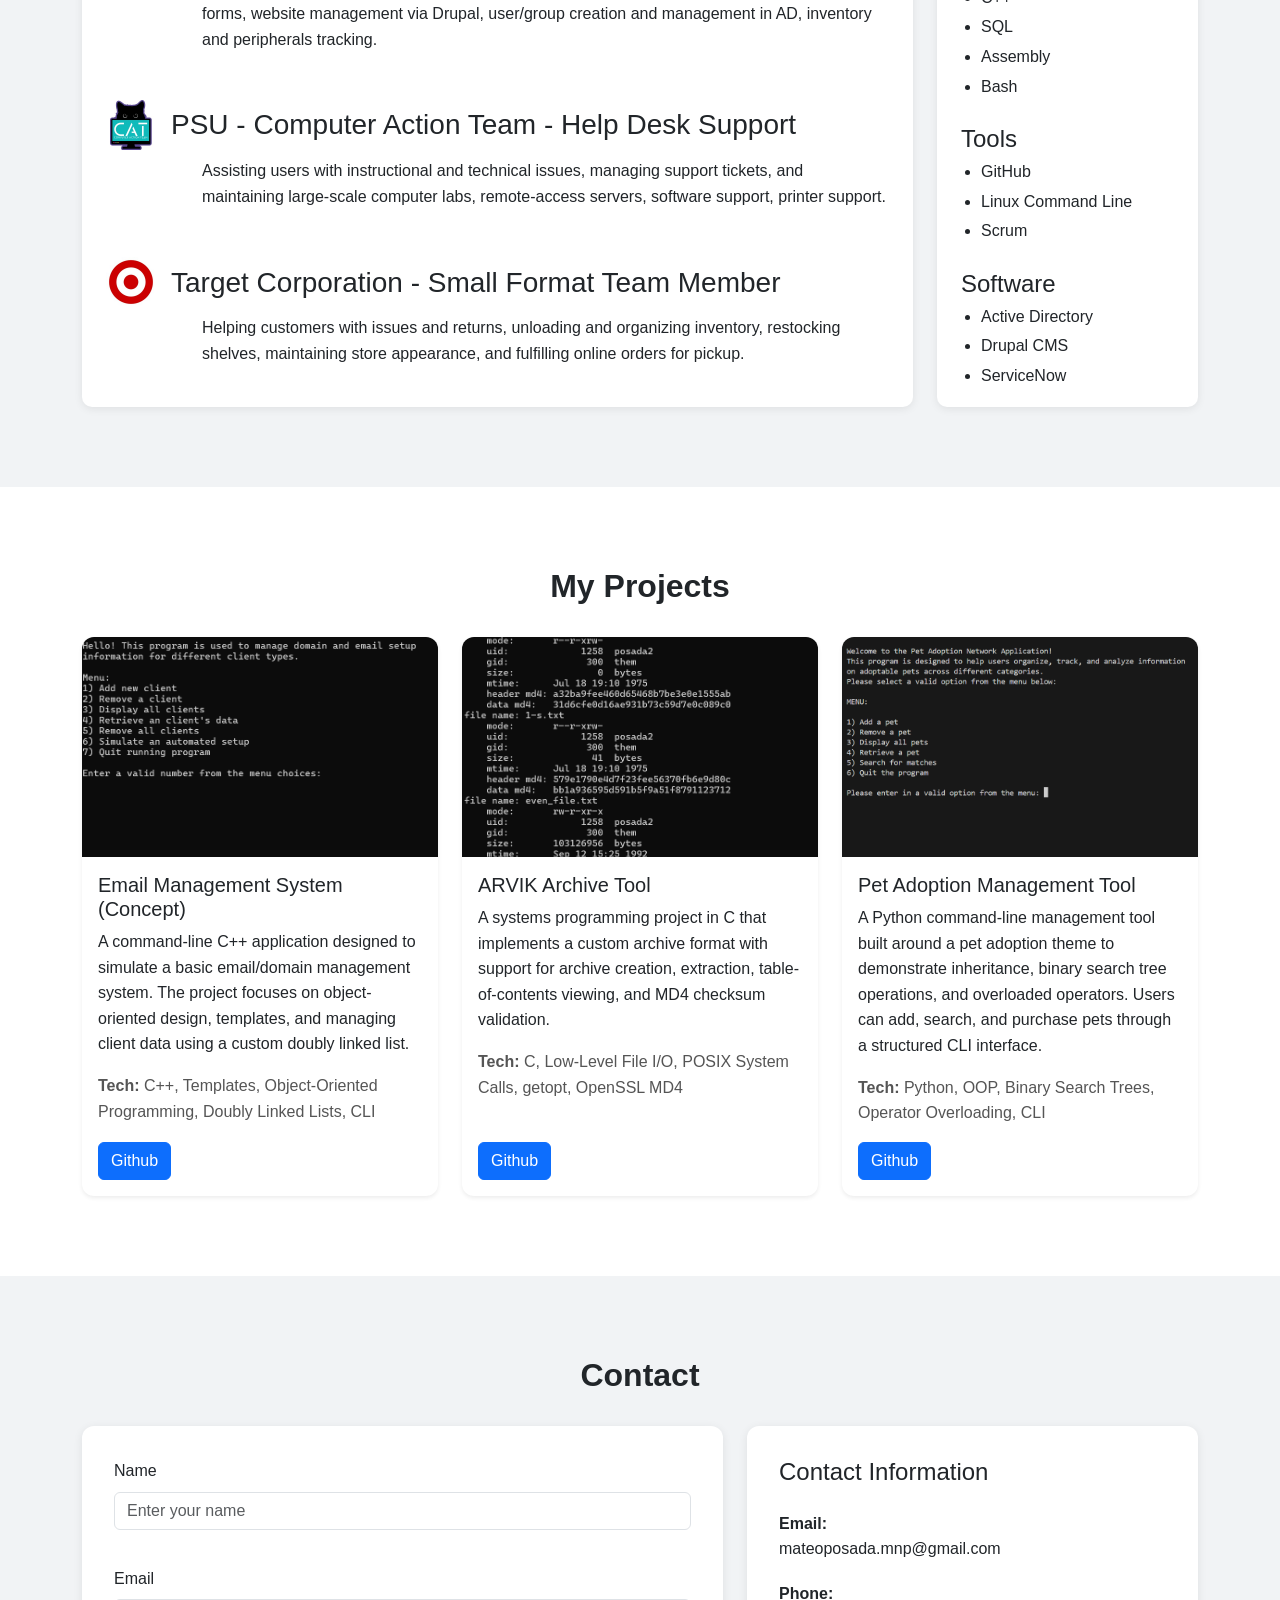
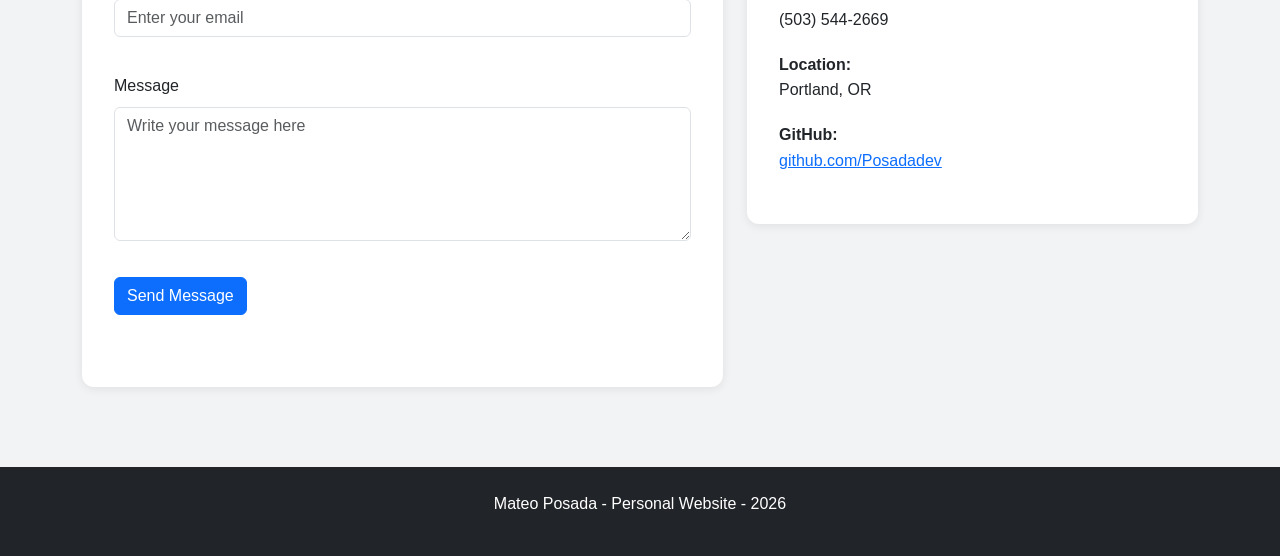
==== commit ffb46664: "Added contact section and jquery for form logic" ====
--- a/personal-website.html
+++ b/personal-website.html
@@ -292,9 +292,74 @@
       </div>
     </section>
     <!-- Contact section -->
-    <section id="contact">
-      <div class="container">
-        <h2>Contact</h2>
+    <section id="contact" class="section-padding alt-section">
+      <div class="container">
+        <h2 class="section-title">Contact</h2>
+        <div class="row g-4 align-items-start">
+          <!-- Left contact -->
+          <div class="col-md-7">
+            <form id="contactForm" class="contact-form">
+              <div class="mb-3">
+                <label for="name" class="form-label">Name</label>
+                <input
+                  type="text"
+                  class="form-control"
+                  id="name"
+                  placeholder="Enter your name"
+                />
+                <small class="error-message" id="nameError"></small>
+              </div>
+              <div class="mb-3">
+                <label for="email" class="form-label">Email</label>
+                <input
+                  type="email"
+                  class="form-control"
+                  id="email"
+                  placeholder="Enter your email"
+                />
+                <small class="error-message" id="emailError"></small>
+              </div>
+              <div class="mb-3">
+                <label for="message" class="form-label">Message</label>
+                <textarea
+                  class="form-control"
+                  id="message"
+                  rows="5"
+                  placeholder="Write your message here"
+                ></textarea>
+                <small class="error-message" id="messageError"></small>
+              </div>
+              <button type="submit" class="btn btn-primary">
+                Send Message
+              </button>
+              <p id="formSuccess" class="success-message mt-3"></p>
+            </form>
+          </div>
+          <!-- Right form -->
+          <div class="col-md-5">
+            <div class="contact-info">
+              <h4>Contact Information</h4>
+              <p>
+                <strong>Email:</strong><br />
+                mateoposada.mnp@gmail.com
+              </p>
+              <p>
+                <strong>Phone:</strong><br />
+                (503) 544-2669
+              </p>
+              <p>
+                <strong>Location:</strong><br />
+                Portland, OR
+              </p>
+              <p>
+                <strong>GitHub:</strong><br />
+                <a href="https://github.com/Posadadev" target="_blank">
+                  github.com/Posadadev
+                </a>
+              </p>
+            </div>
+          </div>
+        </div>
       </div>
     </section>
     <!-- Footer section -->
--- a/css/personal-website.css
+++ b/css/personal-website.css
@@ -188,3 +188,40 @@
   margin-bottom: 1rem;
   color: #555;
 }
+
+.contact-form {
+  background-color: white;
+  padding: 2rem;
+  border-radius: 12px;
+  box-shadow: 0 2px 10px rgba(0, 0, 0, 0.08);
+}
+
+.error-message {
+  color: #dc3545;
+  display: block;
+  margin-top: 0.25rem;
+  min-height: 1rem;
+}
+
+.success-message {
+  color: green;
+  font-weight: bold;
+  margin-bottom: 0;
+  min-height: 1.5rem;
+}
+
+.contact-info {
+  background-color: white;
+  padding: 2rem;
+  border-radius: 12px;
+  box-shadow: 0 2px 10px rgba(0, 0, 0, 0.08);
+  height: 100%;
+}
+
+.contact-info h4 {
+  margin-bottom: 1.5rem;
+}
+
+.contact-info p {
+  margin-bottom: 1.2rem;
+}
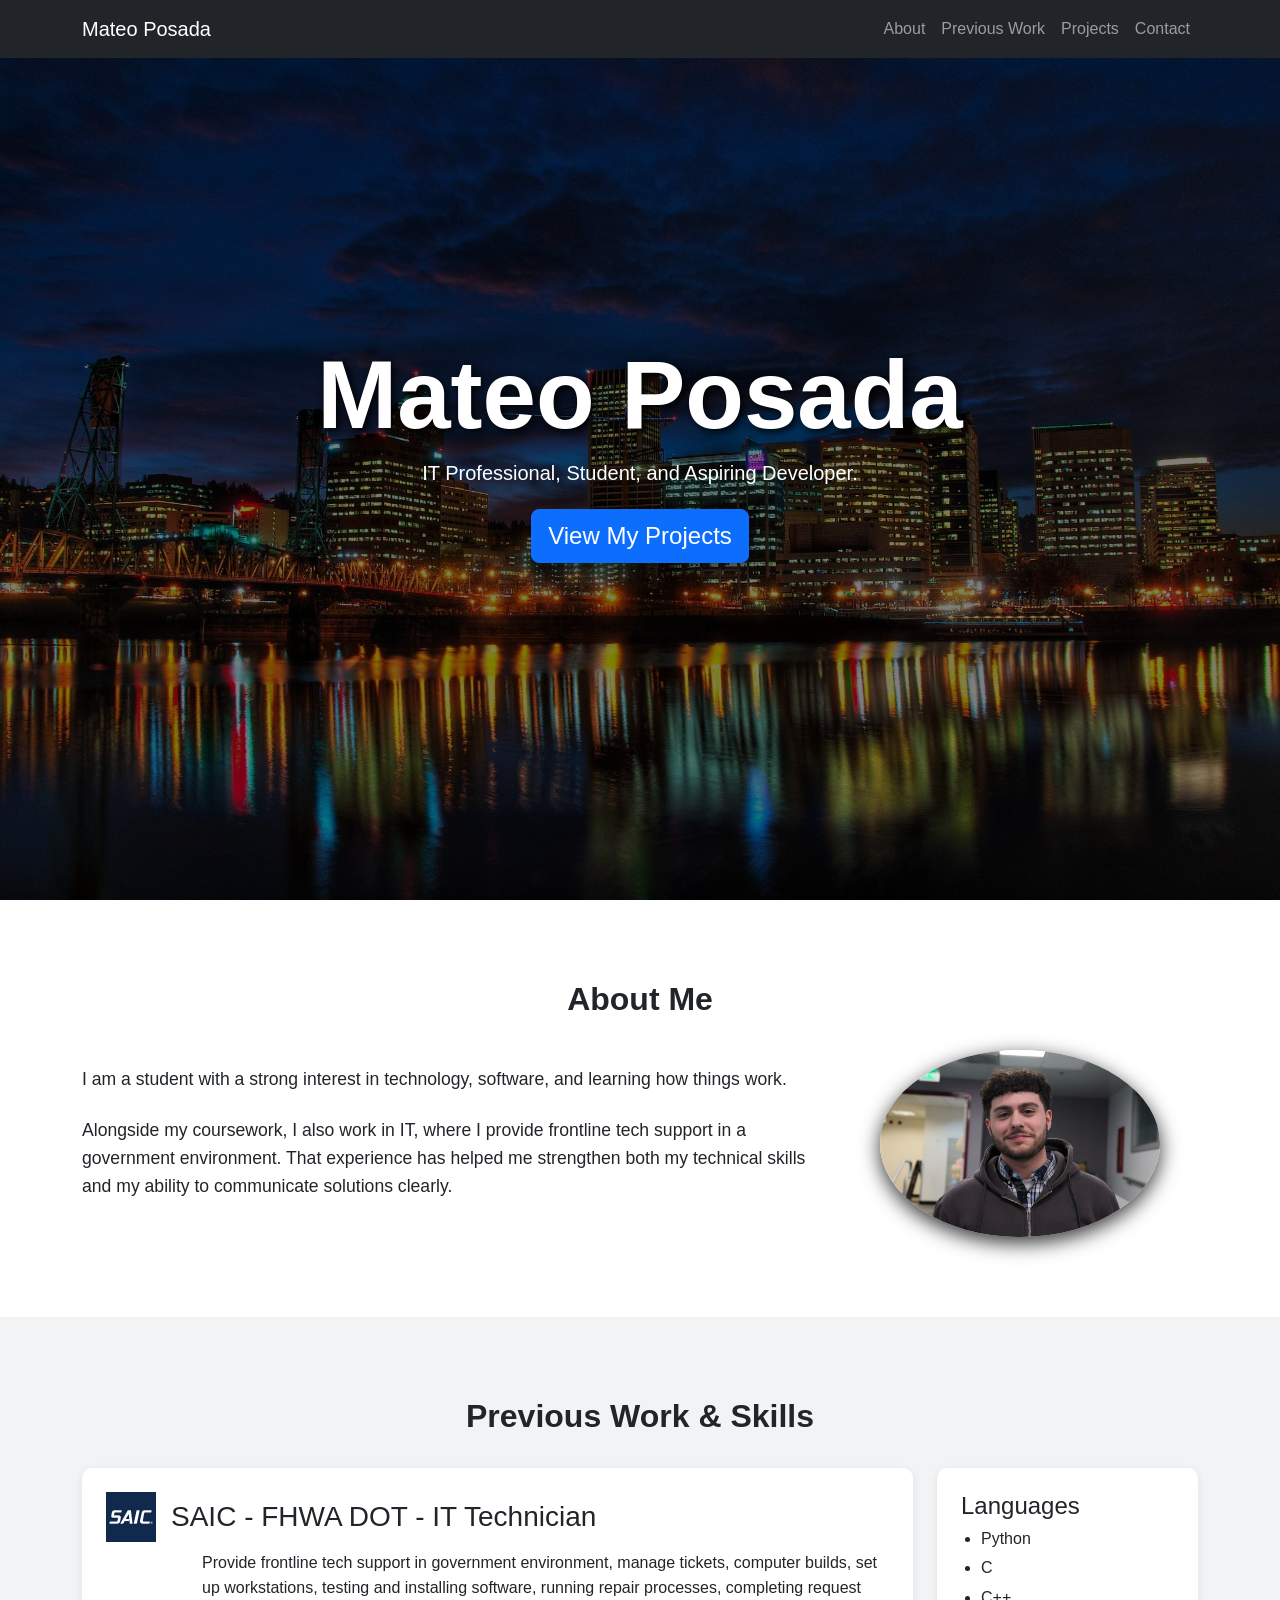
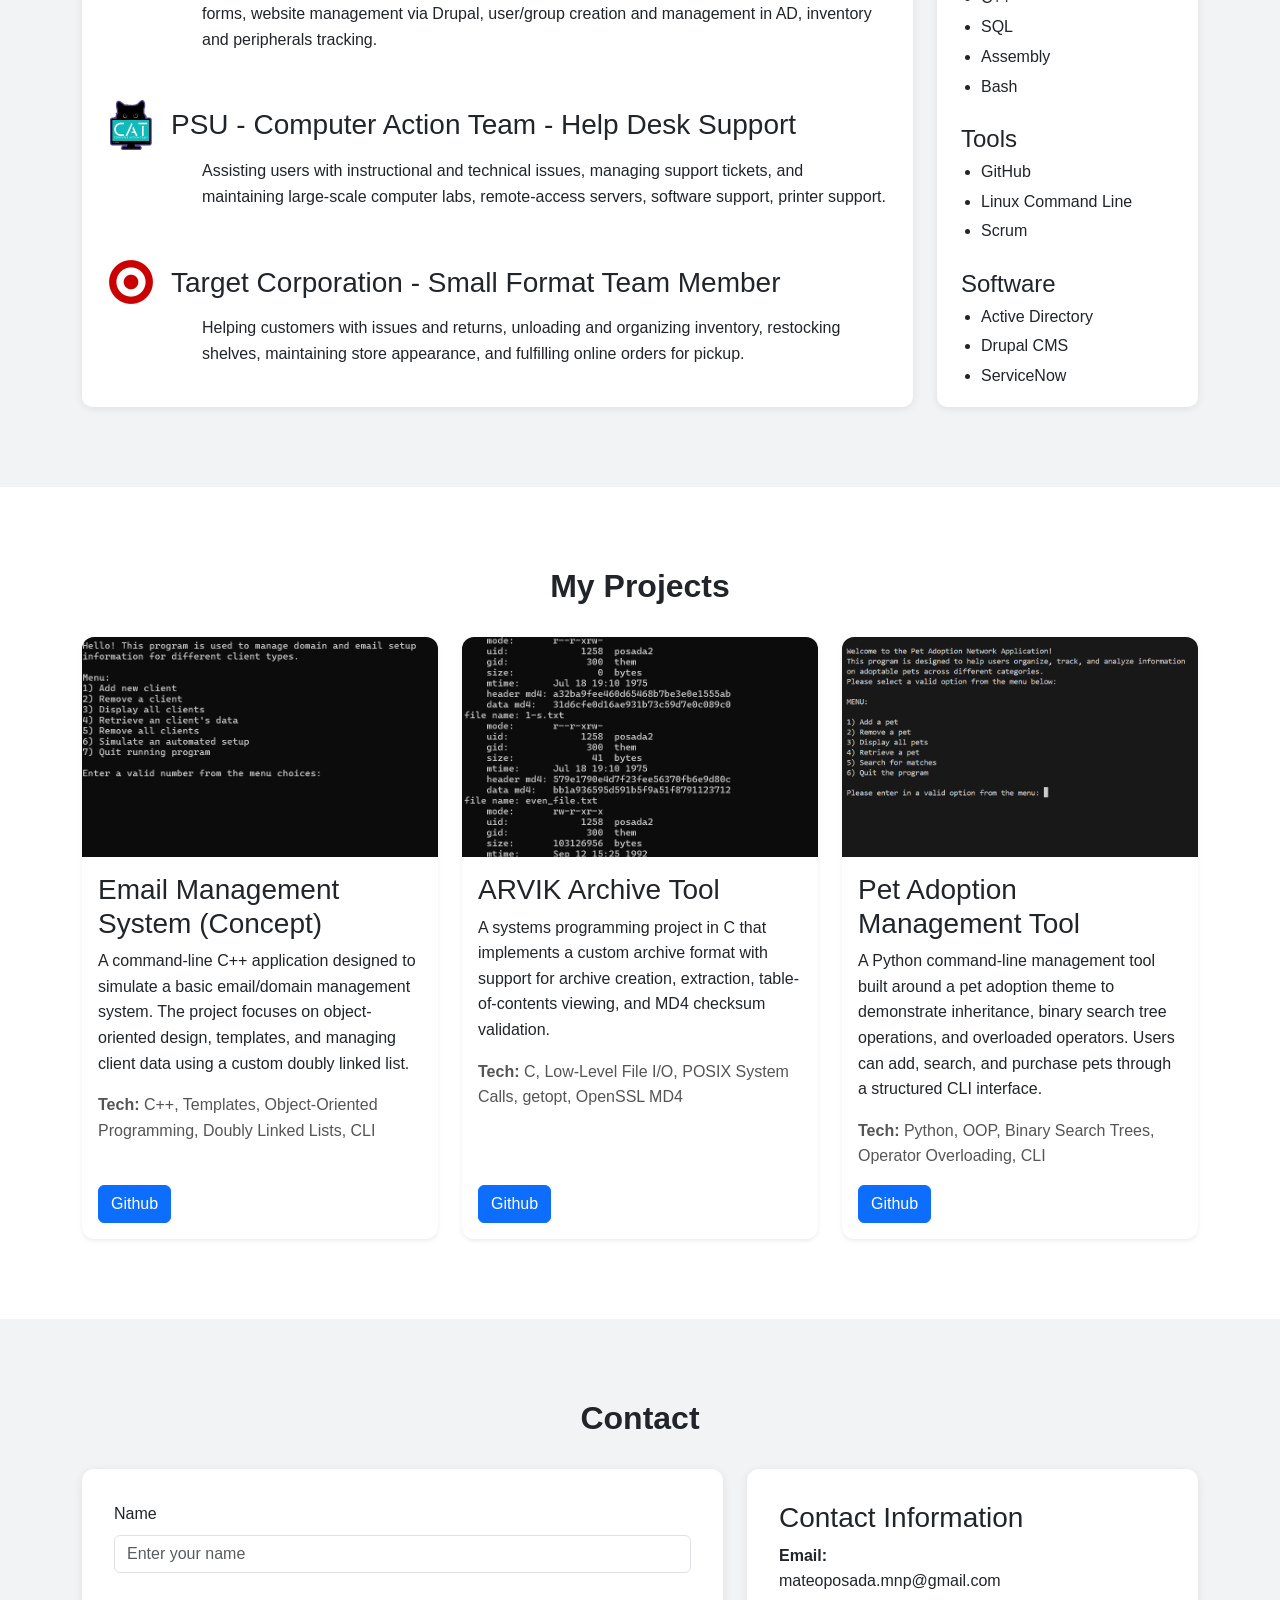
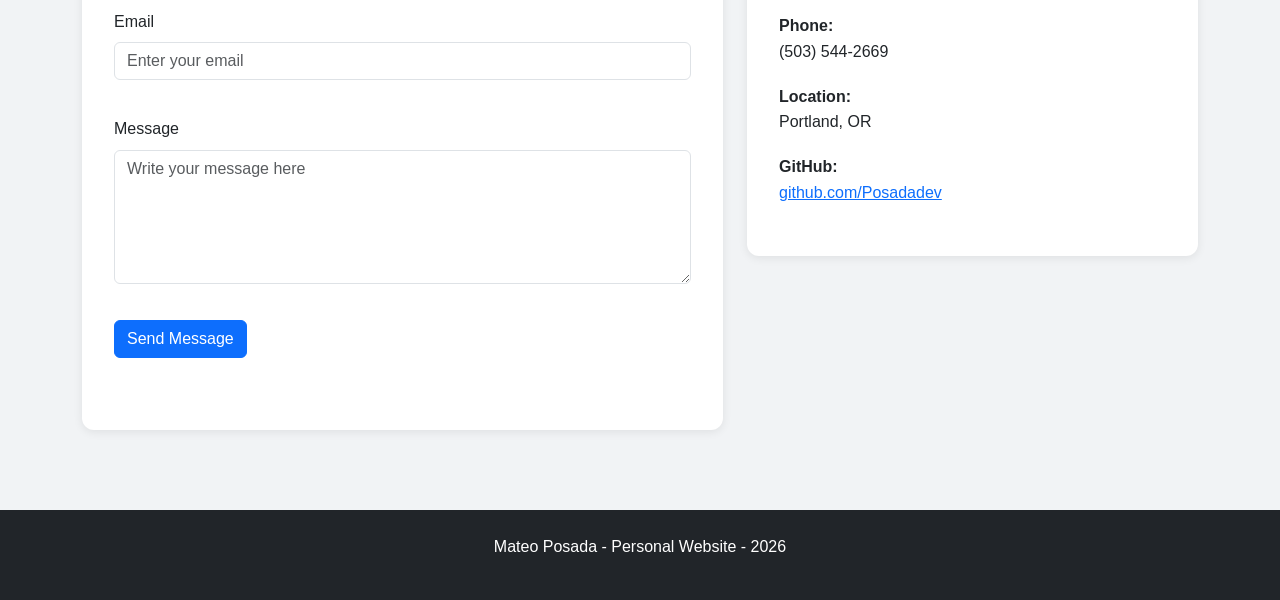
==== commit 805fb512: "Accessability changes" ====
--- a/personal-website.html
+++ b/personal-website.html
@@ -35,6 +35,7 @@
           type="button"
           data-bs-toggle="collapse"
           data-bs-target="#navbarNav"
+          aria-label="Toggle navigation"
         >
           <span class="navbar-toggler-icon"></span>
         </button>
@@ -60,7 +61,7 @@
     <section id="home" class="home-section d-flex align-items-center">
       <div class="container text-center">
         <h1 class="display-4 fw-bold">Mateo Posada</h1>
-        <p class="lead">IT Professional, Student, and Aspiring Developer.</p>
+        <h2 class="lead">IT Professional, Student, and Aspiring Developer.</h2>
         <a href="#projects" class="btn btn-primary btn-lg mt-3"
           >View My Projects</a
         >
@@ -208,7 +209,7 @@
                 alt="Email Management System Screenshot"
               />
               <div class="card-body d-flex flex-column">
-                <h5 class="card-title">Email Management System (Concept)</h5>
+                <h3 class="card-title">Email Management System (Concept)</h3>
                 <p class="card-text">
                   A command-line C++ application designed to simulate a basic
                   email/domain management system. The project focuses on
@@ -238,7 +239,7 @@
                 alt="ARVIK Archive Tool Screenshot"
               />
               <div class="card-body d-flex flex-column">
-                <h5 class="card-title">ARVIK Archive Tool</h5>
+                <h3 class="card-title">ARVIK Archive Tool</h3>
                 <p class="card-text">
                   A systems programming project in C that implements a custom
                   archive format with support for archive creation, extraction,
@@ -267,7 +268,7 @@
                 alt="Pet Adoption Management Tool Screenshot"
               />
               <div class="card-body d-flex flex-column">
-                <h5 class="card-title">Pet Adoption Management Tool</h5>
+                <h3 class="card-title">Pet Adoption Management Tool</h3>
                 <p class="card-text">
                   A Python command-line management tool built around a pet
                   adoption theme to demonstrate inheritance, binary search tree
@@ -338,7 +339,7 @@
           <!-- Right form -->
           <div class="col-md-5">
             <div class="contact-info">
-              <h4>Contact Information</h4>
+              <h3>Contact Information</h3>
               <p>
                 <strong>Email:</strong><br />
                 mateoposada.mnp@gmail.com
